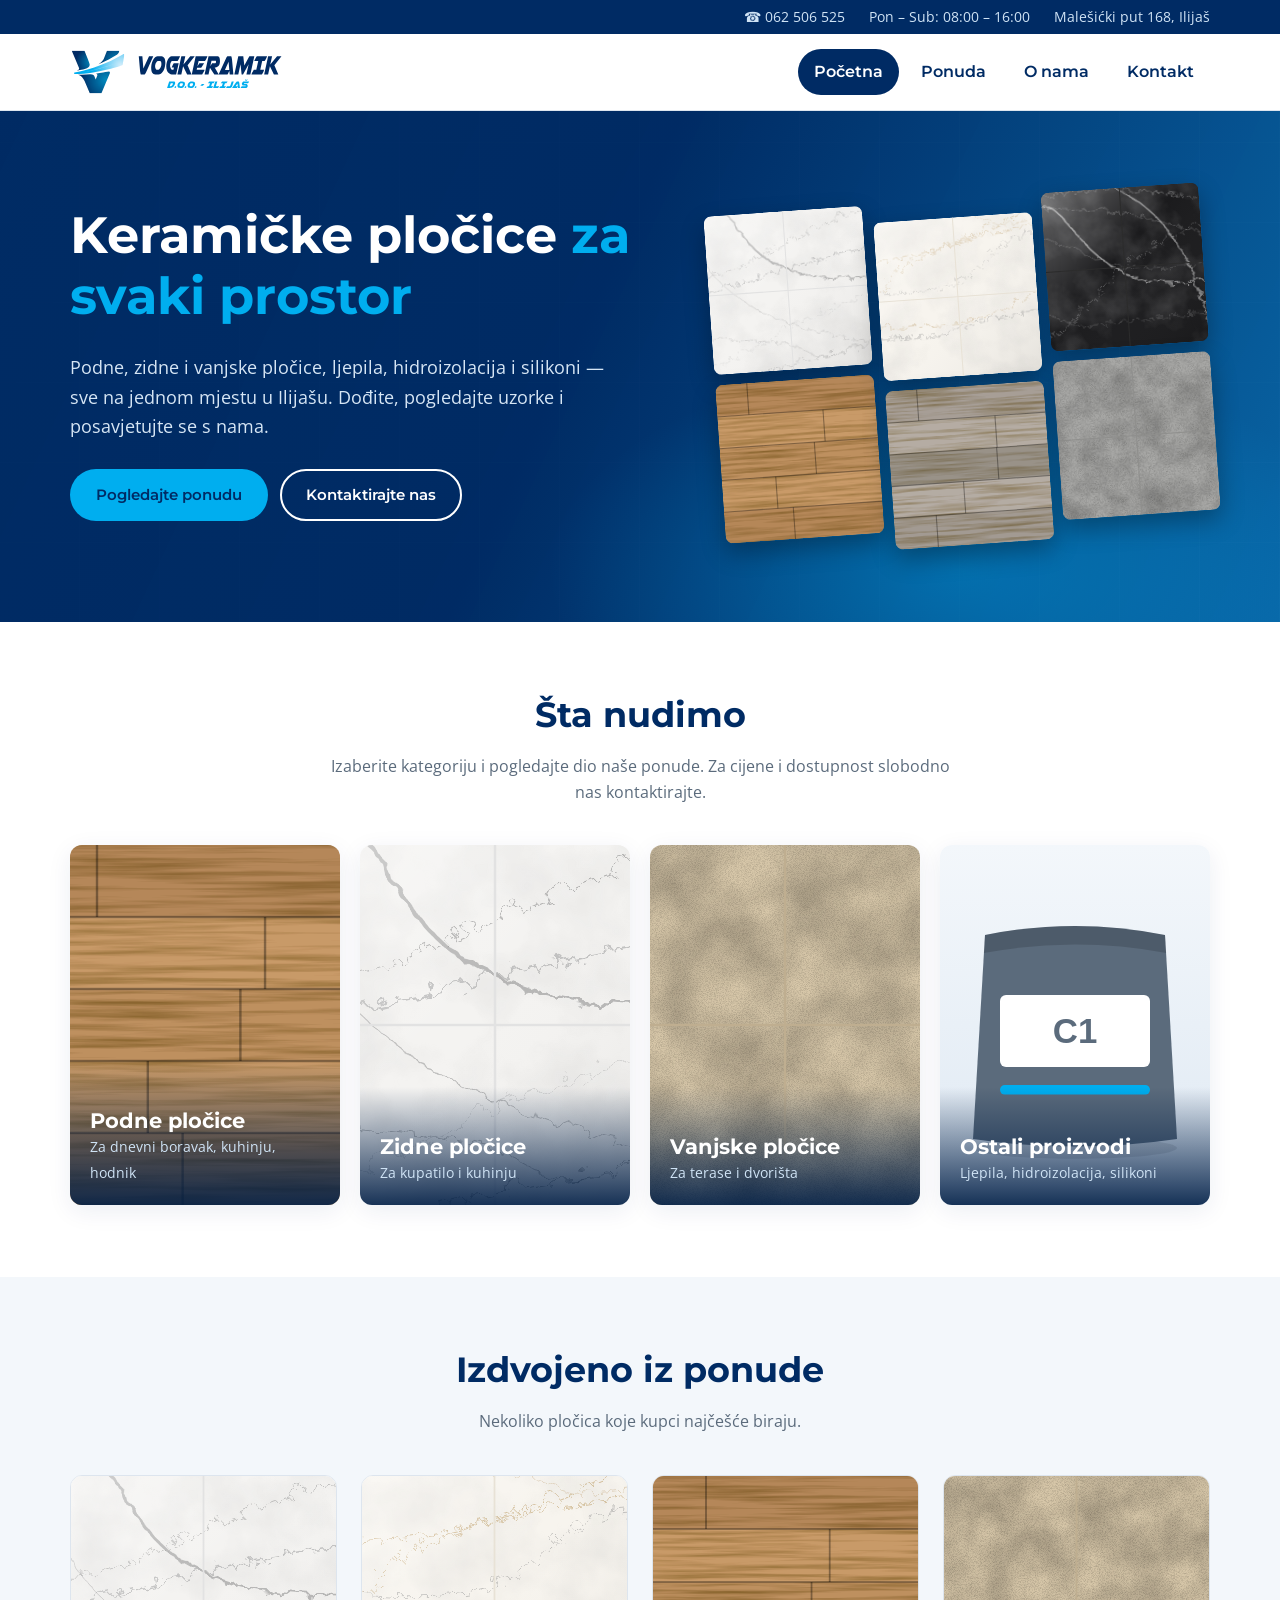
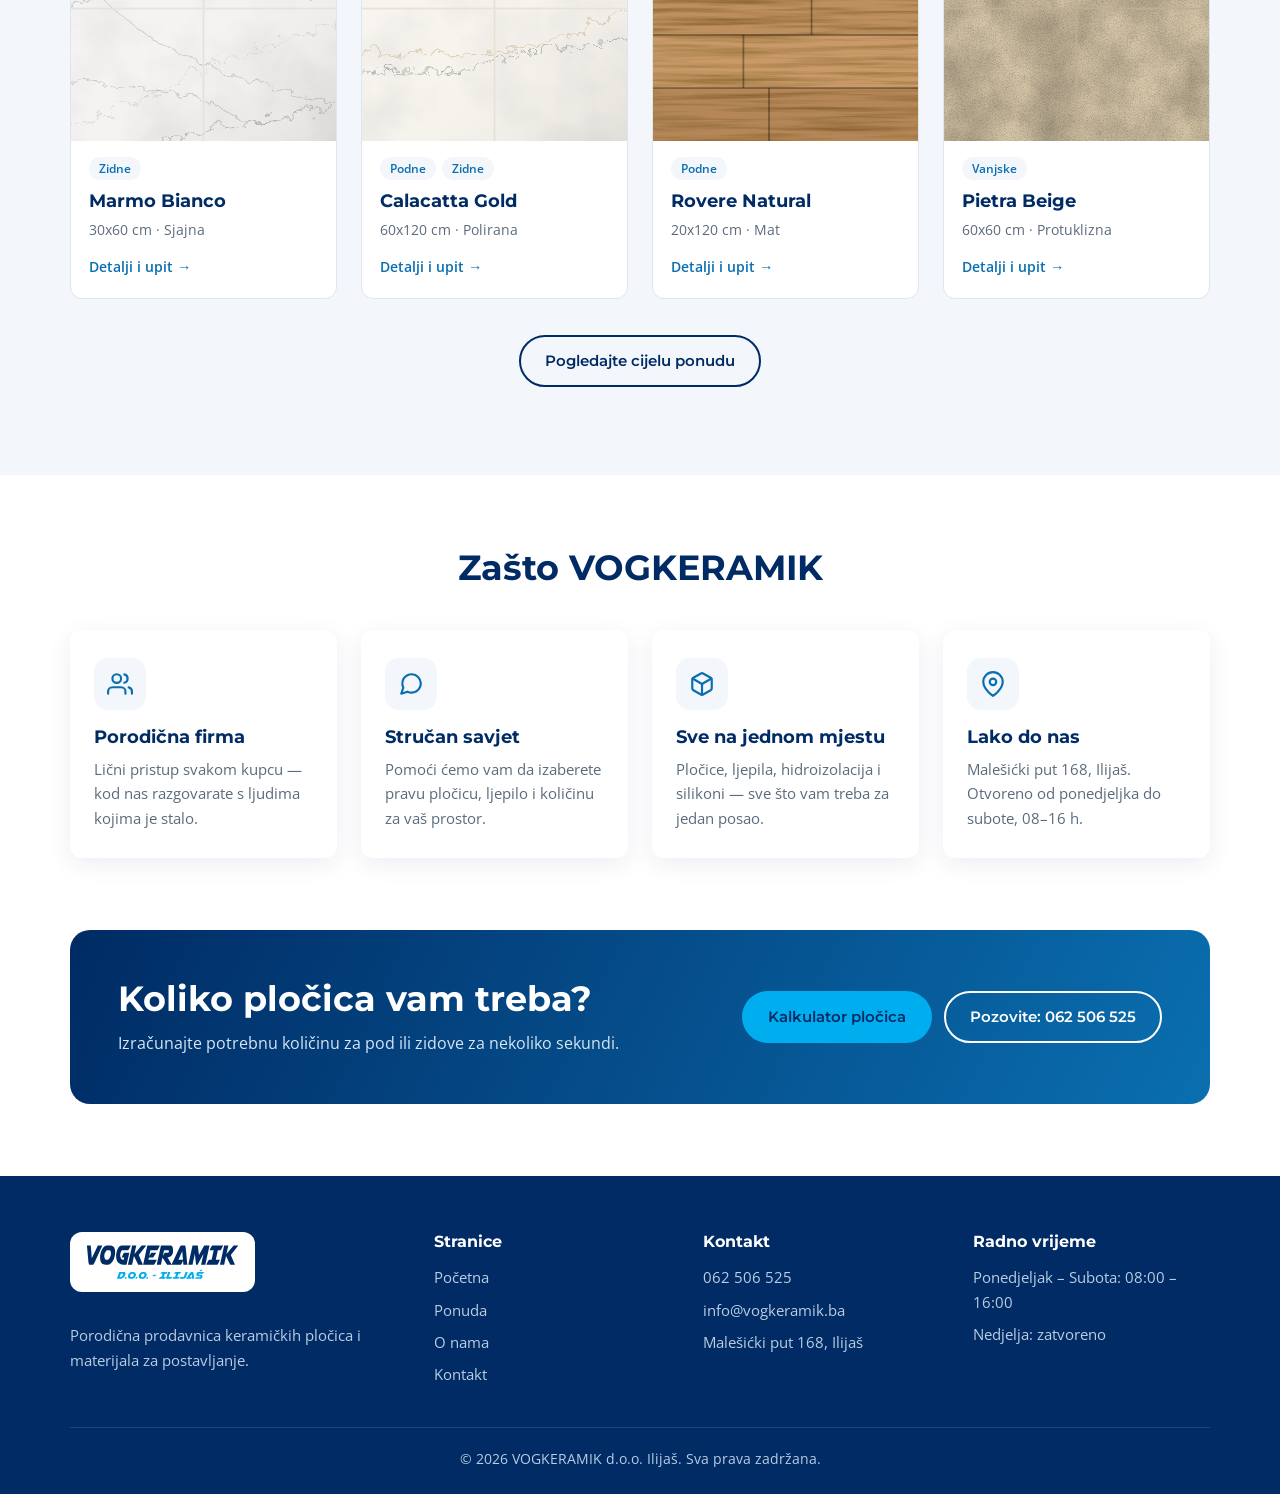
==== index.html @ e041d181 "Prva verzija web stranice VOGKERAMIK d.o.o. Stranice Početna, Ponuda (katalog s filterima i kalkulat" ====
<!DOCTYPE html>
<html lang="bs">
<head>
  <meta charset="UTF-8">
  <meta name="viewport" content="width=device-width, initial-scale=1">
  <title>VOGKERAMIK d.o.o. Ilijaš — keramičke pločice</title>
  <meta name="description" content="VOGKERAMIK d.o.o. Ilijaš — podne, zidne i vanjske keramičke pločice, ljepila, hidroizolacija i silikoni. Posjetite nas na adresi Malešićki put 168.">
  <link rel="icon" href="images/logo-znak.svg" type="image/svg+xml">
  <link rel="preconnect" href="https://fonts.googleapis.com">
  <link rel="preconnect" href="https://fonts.gstatic.com" crossorigin>
  <link href="https://fonts.googleapis.com/css2?family=Montserrat:wght@600;700&family=Open+Sans:wght@400;600&display=swap" rel="stylesheet">
  <link rel="stylesheet" href="css/style.css">
</head>
<body>

  <!-- ========== ZAGLAVLJE (isto na svim stranicama) ========== -->
  <header class="zaglavlje">
    <div class="zaglavlje__traka">
      <div class="kontejner">
        <a href="tel:+38762506525">☎ 062 506 525</a>
        <span class="sakrij-mobitel">Pon – Sub: 08:00 – 16:00</span>
        <a class="sakrij-mobitel" href="kontakt.html#lokacija">Malešićki put 168, Ilijaš</a>
      </div>
    </div>
    <div class="kontejner zaglavlje__glavno">
      <a class="logo" href="index.html" aria-label="VOGKERAMIK — početna">
        <img class="logo__znak" src="images/logo-znak.svg" alt="">
        <img class="logo__tekst" src="images/logo-tekst.svg" alt="VOGKERAMIK d.o.o. Ilijaš">
      </a>
      <button class="meni-dugme" type="button" aria-label="Meni" aria-expanded="false" aria-controls="navigacija">
        <svg viewBox="0 0 24 24" fill="none" stroke="currentColor" stroke-width="2" stroke-linecap="round" aria-hidden="true"><line x1="3" y1="6" x2="21" y2="6"/><line x1="3" y1="12" x2="21" y2="12"/><line x1="3" y1="18" x2="21" y2="18"/></svg>
      </button>
      <nav class="navigacija" id="navigacija">
        <ul>
          <li><a href="index.html" class="aktivno">Početna</a></li>
          <li><a href="ponuda.html">Ponuda</a></li>
          <li><a href="o-nama.html">O nama</a></li>
          <li><a href="kontakt.html">Kontakt</a></li>
        </ul>
      </nav>
    </div>
  </header>

  <main>
    <!-- ========== UVOD ========== -->
    <section class="hero">
      <div class="kontejner">
        <div>
          <h1>Keramičke pločice <span>za svaki prostor</span></h1>
          <p>Podne, zidne i vanjske pločice, ljepila, hidroizolacija i silikoni — sve na jednom mjestu u Ilijašu. Dođite, pogledajte uzorke i posavjetujte se s nama.</p>
          <div class="hero__dugmad">
            <a class="dugme dugme--glavno" href="ponuda.html">Pogledajte ponudu</a>
            <a class="dugme dugme--obrub" href="kontakt.html">Kontaktirajte nas</a>
          </div>
        </div>
        <div class="hero__mozaik" id="hero-mozaik" aria-hidden="true"></div>
      </div>
    </section>

    <!-- ========== KATEGORIJE ========== -->
    <section class="sekcija">
      <div class="kontejner">
        <div class="sekcija__naslov">
          <h2>Šta nudimo</h2>
          <p>Izaberite kategoriju i pogledajte dio naše ponude. Za cijene i dostupnost slobodno nas kontaktirajte.</p>
        </div>
        <div class="kategorije-mreza">
          <a class="kategorija-kartica" href="ponuda.html#podne">
            <img data-slika-kategorije="Podne" alt="">
            <div class="kategorija-kartica__tekst"><h3>Podne pločice</h3><span>Za dnevni boravak, kuhinju, hodnik</span></div>
          </a>
          <a class="kategorija-kartica" href="ponuda.html#zidne">
            <img data-slika-kategorije="Zidne" alt="">
            <div class="kategorija-kartica__tekst"><h3>Zidne pločice</h3><span>Za kupatilo i kuhinju</span></div>
          </a>
          <a class="kategorija-kartica" href="ponuda.html#vanjske">
            <img data-slika-kategorije="Vanjske" alt="">
            <div class="kategorija-kartica__tekst"><h3>Vanjske pločice</h3><span>Za terase i dvorišta</span></div>
          </a>
          <a class="kategorija-kartica" href="ponuda.html#ostalo">
            <img data-slika-kategorije="ostalo" alt="">
            <div class="kategorija-kartica__tekst"><h3>Ostali proizvodi</h3><span>Ljepila, hidroizolacija, silikoni</span></div>
          </a>
        </div>
      </div>
    </section>

    <!-- ========== IZDVOJENO ========== -->
    <section class="sekcija sekcija--svijetla">
      <div class="kontejner">
        <div class="sekcija__naslov">
          <h2>Izdvojeno iz ponude</h2>
          <p>Nekoliko pločica koje kupci najčešće biraju.</p>
        </div>
        <div class="proizvodi-mreza" id="izdvojeno"></div>
        <p style="text-align:center;margin-top:36px">
          <a class="dugme dugme--obrub-tamno" href="ponuda.html">Pogledajte cijelu ponudu</a>
        </p>
      </div>
    </section>

    <!-- ========== ZAŠTO MI ========== -->
    <section class="sekcija">
      <div class="kontejner">
        <div class="sekcija__naslov">
          <h2>Zašto VOGKERAMIK</h2>
        </div>
        <div class="prednosti">
          <div class="prednost">
            <div class="prednost__ikona"><svg viewBox="0 0 24 24" fill="none" stroke="currentColor" stroke-width="2" stroke-linecap="round" stroke-linejoin="round" aria-hidden="true"><path d="M17 21v-2a4 4 0 0 0-4-4H5a4 4 0 0 0-4 4v2"/><circle cx="9" cy="7" r="4"/><path d="M23 21v-2a4 4 0 0 0-3-3.87"/><path d="M16 3.13a4 4 0 0 1 0 7.75"/></svg></div>
            <h3>Porodična firma</h3>
            <p>Lični pristup svakom kupcu — kod nas razgovarate s ljudima kojima je stalo.</p>
          </div>
          <div class="prednost">
            <div class="prednost__ikona"><svg viewBox="0 0 24 24" fill="none" stroke="currentColor" stroke-width="2" stroke-linecap="round" stroke-linejoin="round" aria-hidden="true"><path d="M21 11.5a8.38 8.38 0 0 1-.9 3.8 8.5 8.5 0 0 1-7.6 4.7 8.38 8.38 0 0 1-3.8-.9L3 21l1.9-5.7a8.38 8.38 0 0 1-.9-3.8 8.5 8.5 0 0 1 4.7-7.6 8.38 8.38 0 0 1 3.8-.9h.5a8.48 8.48 0 0 1 8 8v.5z"/></svg></div>
            <h3>Stručan savjet</h3>
            <p>Pomoći ćemo vam da izaberete pravu pločicu, ljepilo i količinu za vaš prostor.</p>
          </div>
          <div class="prednost">
            <div class="prednost__ikona"><svg viewBox="0 0 24 24" fill="none" stroke="currentColor" stroke-width="2" stroke-linecap="round" stroke-linejoin="round" aria-hidden="true"><path d="M21 16V8a2 2 0 0 0-1-1.73l-7-4a2 2 0 0 0-2 0l-7 4A2 2 0 0 0 3 8v8a2 2 0 0 0 1 1.73l7 4a2 2 0 0 0 2 0l7-4A2 2 0 0 0 21 16z"/><polyline points="3.27 6.96 12 12.01 20.73 6.96"/><line x1="12" y1="22.08" x2="12" y2="12"/></svg></div>
            <h3>Sve na jednom mjestu</h3>
            <p>Pločice, ljepila, hidroizolacija i silikoni — sve što vam treba za jedan posao.</p>
          </div>
          <div class="prednost">
            <div class="prednost__ikona"><svg viewBox="0 0 24 24" fill="none" stroke="currentColor" stroke-width="2" stroke-linecap="round" stroke-linejoin="round" aria-hidden="true"><path d="M21 10c0 7-9 13-9 13s-9-6-9-13a9 9 0 0 1 18 0z"/><circle cx="12" cy="10" r="3"/></svg></div>
            <h3>Lako do nas</h3>
            <p>Malešićki put 168, Ilijaš. Otvoreno od ponedjeljka do subote, 08–16 h.</p>
          </div>
        </div>
      </div>
    </section>

    <!-- ========== KALKULATOR I KONTAKT ========== -->
    <section class="sekcija" style="padding-top:0">
      <div class="kontejner">
        <div class="poziv">
          <div>
            <h2>Koliko pločica vam treba?</h2>
            <p>Izračunajte potrebnu količinu za pod ili zidove za nekoliko sekundi.</p>
          </div>
          <div class="poziv__dugmad">
            <a class="dugme dugme--glavno" href="ponuda.html#kalkulator">Kalkulator pločica</a>
            <a class="dugme dugme--obrub" href="tel:+38762506525">Pozovite: 062 506 525</a>
          </div>
        </div>
      </div>
    </section>
  </main>

  <!-- Prozor s detaljima proizvoda -->
  <dialog class="prozor" id="detalji">
    <button class="prozor__zatvori" type="button" aria-label="Zatvori">×</button>
    <div class="prozor__sadrzaj"></div>
  </dialog>

  <!-- ========== PODNOŽJE (isto na svim stranicama) ========== -->
  <footer class="podnozje">
    <div class="kontejner">
      <div class="podnozje__mreza">
        <div>
          <a class="podnozje__logo" href="index.html"><img src="images/logo-tekst.svg" alt="VOGKERAMIK d.o.o. Ilijaš"></a>
          <p>Porodična prodavnica keramičkih pločica i materijala za postavljanje.</p>
        </div>
        <div>
          <h3>Stranice</h3>
          <ul>
            <li><a href="index.html">Početna</a></li>
            <li><a href="ponuda.html">Ponuda</a></li>
            <li><a href="o-nama.html">O nama</a></li>
            <li><a href="kontakt.html">Kontakt</a></li>
          </ul>
        </div>
        <div>
          <h3>Kontakt</h3>
          <ul>
            <li><a href="tel:+38762506525">062 506 525</a></li>
            <li><a href="mailto:info@vogkeramik.ba">info@vogkeramik.ba</a></li>
            <li><a href="kontakt.html#lokacija">Malešićki put 168, Ilijaš</a></li>
          </ul>
        </div>
        <div>
          <h3>Radno vrijeme</h3>
          <ul>
            <li>Ponedjeljak – Subota: 08:00 – 16:00</li>
            <li>Nedjelja: zatvoreno</li>
          </ul>
        </div>
      </div>
      <div class="podnozje__dno">© <span data-godina>2026</span> VOGKERAMIK d.o.o. Ilijaš. Sva prava zadržana.</div>
    </div>
  </footer>

  <script src="js/podaci.js"></script>
  <script src="js/main.js"></script>
</body>
</html>
---- css/style.css ----
/* ==========================================================
   VOGKERAMIK d.o.o. — stilovi
   Boje su preuzete iz logotipa.
   ========================================================== */

:root {
  --navy: #002b64;
  --plava: #0a6fb0;
  --cijan: #00aeef;
  --tekst: #1d2633;
  --siva: #5b6b7c;
  --linija: #dde5ee;
  --pozadina-svijetla: #f3f7fb;
  --bijela: #ffffff;
  --viber: #7360f2;
  --whatsapp: #1fa855;

  --radius: 12px;
  --sjena: 0 6px 24px rgba(0, 43, 100, 0.08);
  --sjena-jaka: 0 12px 32px rgba(0, 43, 100, 0.16);
  --sirina: 1180px;

  --font-naslov: "Montserrat", "Segoe UI", Arial, sans-serif;
  --font-tekst: "Open Sans", "Segoe UI", Arial, sans-serif;
}

*,
*::before,
*::after {
  box-sizing: border-box;
}

html {
  scroll-behavior: smooth;
}

[hidden] {
  display: none !important;
}

/* Da sadržaj ne završi ispod zaglavlja kod skoka na #sidro */
[id] {
  scroll-margin-top: 130px;
}

body {
  margin: 0;
  font-family: var(--font-tekst);
  font-size: 16px;
  line-height: 1.6;
  color: var(--tekst);
  background: var(--bijela);
}

img {
  max-width: 100%;
  display: block;
}

a {
  color: var(--plava);
}

h1,
h2,
h3 {
  font-family: var(--font-naslov);
  color: var(--navy);
  line-height: 1.2;
  margin: 0 0 0.5em;
}

h1 { font-size: clamp(2rem, 5vw, 3.2rem); }
h2 { font-size: clamp(1.6rem, 3.5vw, 2.2rem); }
h3 { font-size: 1.15rem; }

.kontejner {
  max-width: var(--sirina);
  margin: 0 auto;
  padding: 0 20px;
}

.sekcija {
  padding: 72px 0;
}

.sekcija--svijetla {
  background: var(--pozadina-svijetla);
}

.sekcija__naslov {
  text-align: center;
  margin-bottom: 40px;
}

.sekcija__naslov p {
  color: var(--siva);
  max-width: 620px;
  margin: 0 auto;
}

.vidljivo-citacu {
  position: absolute;
  width: 1px;
  height: 1px;
  overflow: hidden;
  clip: rect(0 0 0 0);
  white-space: nowrap;
}

/* ---------- Dugmad ---------- */

.dugme {
  display: inline-flex;
  align-items: center;
  justify-content: center;
  gap: 8px;
  padding: 12px 24px;
  border-radius: 999px;
  border: 2px solid transparent;
  font-family: var(--font-naslov);
  font-weight: 600;
  font-size: 0.95rem;
  text-decoration: none;
  cursor: pointer;
  transition: background 0.2s, color 0.2s, border-color 0.2s, transform 0.2s;
}

.dugme:hover {
  transform: translateY(-1px);
}

.dugme svg {
  width: 18px;
  height: 18px;
  flex-shrink: 0;
}

.dugme--glavno {
  background: var(--cijan);
  color: var(--navy);
}

.dugme--glavno:hover {
  background: #33c0f3;
}

.dugme--plavo {
  background: var(--navy);
  color: var(--bijela);
}

.dugme--plavo:hover {
  background: var(--plava);
}

.dugme--obrub {
  border-color: currentColor;
  color: var(--bijela);
  background: transparent;
}

.dugme--obrub:hover {
  background: rgba(255, 255, 255, 0.12);
}

.dugme--obrub-tamno {
  border-color: var(--navy);
  color: var(--navy);
  background: transparent;
}

.dugme--obrub-tamno:hover {
  background: var(--navy);
  color: var(--bijela);
}

.dugme--viber {
  background: var(--viber);
  color: var(--bijela);
}

.dugme--whatsapp {
  background: var(--whatsapp);
  color: var(--bijela);
}

.dugme--viber:hover,
.dugme--whatsapp:hover {
  filter: brightness(1.08);
}

/* ---------- Zaglavlje ---------- */

.zaglavlje {
  position: sticky;
  top: 0;
  z-index: 50;
  background: var(--bijela);
  border-bottom: 1px solid var(--linija);
}

.zaglavlje__traka {
  background: var(--navy);
  color: #cfe3f5;
  font-size: 0.85rem;
}

.zaglavlje__traka .kontejner {
  display: flex;
  justify-content: flex-end;
  gap: 24px;
  padding-top: 6px;
  padding-bottom: 6px;
}

.zaglavlje__traka a {
  color: inherit;
  text-decoration: none;
}

.zaglavlje__traka a:hover {
  color: var(--bijela);
}

.zaglavlje__glavno {
  display: flex;
  align-items: center;
  justify-content: space-between;
  min-height: 76px;
}

.logo {
  display: flex;
  align-items: center;
  gap: 10px;
}

.logo__znak {
  height: 46px;
  width: auto;
}

.logo__tekst {
  height: 38px;
  width: auto;
}

.navigacija ul {
  display: flex;
  gap: 6px;
  list-style: none;
  margin: 0;
  padding: 0;
}

.navigacija a {
  display: block;
  padding: 10px 16px;
  border-radius: 999px;
  font-family: var(--font-naslov);
  font-weight: 600;
  color: var(--navy);
  text-decoration: none;
  transition: background 0.2s;
}

.navigacija a:hover {
  background: var(--pozadina-svijetla);
}

.navigacija a.aktivno {
  background: var(--navy);
  color: var(--bijela);
}

.meni-dugme {
  display: none;
  background: none;
  border: 0;
  padding: 10px;
  cursor: pointer;
  color: var(--navy);
}

.meni-dugme svg {
  width: 28px;
  height: 28px;
}

@media (max-width: 860px) {
  .zaglavlje__traka .kontejner {
    justify-content: center;
    gap: 16px;
  }

  .zaglavlje__traka .sakrij-mobitel {
    display: none;
  }

  .meni-dugme {
    display: block;
  }

  .navigacija {
    display: none;
    position: absolute;
    top: 100%;
    left: 0;
    right: 0;
    background: var(--bijela);
    border-bottom: 1px solid var(--linija);
    box-shadow: var(--sjena);
  }

  .navigacija.otvoreno {
    display: block;
  }

  .navigacija ul {
    flex-direction: column;
    padding: 12px 20px 20px;
  }

  .navigacija a {
    border-radius: 8px;
    padding: 12px 16px;
  }
}

@media (max-width: 420px) {
  .logo__znak { height: 38px; }
  .logo__tekst { height: 30px; }
}

/* ---------- Uvodni dio (hero) ---------- */

.hero {
  position: relative;
  overflow: hidden;
  color: var(--bijela);
  background:
    linear-gradient(115deg, rgba(0, 43, 100, 0.97) 0%, rgba(0, 43, 100, 0.92) 45%, rgba(10, 111, 176, 0.85) 100%),
    repeating-linear-gradient(0deg, transparent 0 79px, rgba(255, 255, 255, 0.07) 79px 80px),
    repeating-linear-gradient(90deg, transparent 0 79px, rgba(255, 255, 255, 0.07) 79px 80px),
    var(--navy);
}

.hero::after {
  /* svijetli "zamah" kao u logotipu */
  content: "";
  position: absolute;
  right: -10%;
  bottom: -35%;
  width: 70%;
  height: 90%;
  background: radial-gradient(ellipse at center, rgba(0, 174, 239, 0.35), transparent 65%);
  pointer-events: none;
}

.hero .kontejner {
  position: relative;
  z-index: 1;
  display: grid;
  grid-template-columns: 1.2fr 1fr;
  gap: 48px;
  align-items: center;
  padding-top: 88px;
  padding-bottom: 96px;
}

.hero h1 {
  color: var(--bijela);
}

.hero h1 span {
  color: var(--cijan);
}

.hero p {
  font-size: 1.15rem;
  color: #d6e6f5;
  max-width: 560px;
}

.hero__dugmad {
  display: flex;
  flex-wrap: wrap;
  gap: 12px;
  margin-top: 28px;
}

.hero__mozaik {
  display: grid;
  grid-template-columns: repeat(3, 1fr);
  gap: 10px;
  transform: rotate(-4deg);
}

.hero__mozaik img {
  width: 100%;
  aspect-ratio: 1;
  object-fit: cover;
  border-radius: 8px;
  box-shadow: 0 10px 24px rgba(0, 0, 0, 0.3);
}

.hero__mozaik img:nth-child(2),
.hero__mozaik img:nth-child(5) {
  transform: translateY(18px);
}

@media (max-width: 860px) {
  .hero .kontejner {
    grid-template-columns: 1fr;
    padding-top: 56px;
    padding-bottom: 64px;
  }

  .hero__mozaik {
    max-width: 420px;
  }
}

/* ---------- Uvodni naslov podstranica ---------- */

.naslovna-traka {
  background: var(--navy);
  color: #d6e6f5;
  padding: 48px 0;
}

.naslovna-traka h1 {
  color: var(--bijela);
  margin-bottom: 0.2em;
}

.naslovna-traka p {
  margin: 0;
  max-width: 640px;
}

/* ---------- Kartice kategorija (početna) ---------- */

.kategorije-mreza {
  display: grid;
  grid-template-columns: repeat(4, 1fr);
  gap: 20px;
}

.kategorija-kartica {
  position: relative;
  display: block;
  border-radius: var(--radius);
  overflow: hidden;
  aspect-ratio: 3 / 4;
  text-decoration: none;
  box-shadow: var(--sjena);
  transition: transform 0.25s, box-shadow 0.25s;
}

.kategorija-kartica:hover {
  transform: translateY(-4px);
  box-shadow: var(--sjena-jaka);
}

.kategorija-kartica img {
  width: 100%;
  height: 100%;
  object-fit: cover;
}

.kategorija-kartica__tekst {
  position: absolute;
  inset: auto 0 0 0;
  padding: 48px 20px 20px;
  background: linear-gradient(transparent, rgba(0, 30, 70, 0.9));
  color: var(--bijela);
}

.kategorija-kartica__tekst h3 {
  color: var(--bijela);
  margin: 0;
  font-size: 1.3rem;
}

.kategorija-kartica__tekst span {
  font-size: 0.9rem;
  color: #cfe3f5;
}

@media (max-width: 860px) {
  .kategorije-mreza {
    grid-template-columns: repeat(2, 1fr);
  }
}

/* ---------- Prednosti (zašto mi) ---------- */

.prednosti {
  display: grid;
  grid-template-columns: repeat(4, 1fr);
  gap: 24px;
}

.prednost {
  background: var(--bijela);
  border-radius: var(--radius);
  padding: 28px 24px;
  box-shadow: var(--sjena);
}

.prednost__ikona {
  display: grid;
  place-items: center;
  width: 52px;
  height: 52px;
  border-radius: 14px;
  background: var(--pozadina-svijetla);
  color: var(--plava);
  margin-bottom: 16px;
}

.prednost__ikona svg {
  width: 26px;
  height: 26px;
}

.prednost p {
  margin: 0;
  color: var(--siva);
  font-size: 0.95rem;
}

@media (max-width: 960px) {
  .prednosti {
    grid-template-columns: repeat(2, 1fr);
  }
}

@media (max-width: 560px) {
  .prednosti {
    grid-template-columns: 1fr;
  }
}

/* ---------- Poziv na akciju ---------- */

.poziv {
  background: linear-gradient(115deg, var(--navy), var(--plava));
  color: var(--bijela);
  border-radius: 20px;
  padding: 48px;
  display: flex;
  align-items: center;
  justify-content: space-between;
  gap: 32px;
  flex-wrap: wrap;
}

.poziv h2 {
  color: var(--bijela);
  margin-bottom: 0.3em;
}

.poziv p {
  margin: 0;
  color: #d6e6f5;
}

.poziv__dugmad {
  display: flex;
  flex-wrap: wrap;
  gap: 12px;
}

@media (max-width: 560px) {
  .poziv {
    padding: 32px 24px;
  }
}

/* ---------- Ponuda: kartice ---------- */

.proizvodi-mreza {
  display: grid;
  grid-template-columns: repeat(auto-fill, minmax(230px, 1fr));
  gap: 24px;
}

.proizvod {
  display: flex;
  flex-direction: column;
  background: var(--bijela);
  border: 1px solid var(--linija);
  border-radius: var(--radius);
  overflow: hidden;
  cursor: pointer;
  text-align: left;
  padding: 0;
  font: inherit;
  color: inherit;
  transition: transform 0.25s, box-shadow 0.25s;
}

.proizvod:hover,
.proizvod:focus-visible {
  transform: translateY(-4px);
  box-shadow: var(--sjena-jaka);
}

.proizvod:focus-visible {
  outline: 3px solid var(--cijan);
  outline-offset: 2px;
}

.proizvod__slika {
  aspect-ratio: 1;
  width: 100%;
  object-fit: cover;
  background: var(--pozadina-svijetla);
}

.proizvod__tijelo {
  padding: 16px 18px 20px;
  display: flex;
  flex-direction: column;
  gap: 6px;
  flex: 1;
}

.proizvod__oznake {
  display: flex;
  flex-wrap: wrap;
  gap: 6px;
}

.oznaka {
  display: inline-block;
  padding: 2px 10px;
  border-radius: 999px;
  background: var(--pozadina-svijetla);
  color: var(--plava);
  font-size: 0.75rem;
  font-weight: 600;
}

.proizvod h3 {
  margin: 4px 0 0;
}

.proizvod__detalji {
  color: var(--siva);
  font-size: 0.9rem;
  margin: 0;
}

.proizvod__link {
  margin-top: auto;
  padding-top: 8px;
  color: var(--plava);
  font-weight: 600;
  font-size: 0.9rem;
}

/* Na mobitelu dvije kartice u redu */
@media (max-width: 560px) {
  .proizvodi-mreza {
    grid-template-columns: repeat(2, 1fr);
    gap: 12px;
  }

  .proizvod__tijelo {
    padding: 12px;
  }

  .proizvod h3 {
    font-size: 0.98rem;
  }

  .proizvod__detalji,
  .proizvod__link {
    font-size: 0.8rem;
  }

  .kategorija-kartica__tekst {
    padding: 40px 12px 12px;
  }

  .kategorija-kartica__tekst h3 {
    font-size: 1.05rem;
  }

  .kategorija-kartica__tekst span {
    font-size: 0.8rem;
  }
}

/* ---------- Ponuda: filteri ---------- */

.tabovi {
  display: flex;
  gap: 8px;
  margin-bottom: 24px;
  border-bottom: 2px solid var(--linija);
}

.tab {
  background: none;
  border: 0;
  padding: 12px 20px;
  margin-bottom: -2px;
  border-bottom: 3px solid transparent;
  font-family: var(--font-naslov);
  font-weight: 700;
  font-size: 1.05rem;
  color: var(--siva);
  cursor: pointer;
}

.tab[aria-selected="true"] {
  color: var(--navy);
  border-bottom-color: var(--cijan);
}

.filteri {
  display: flex;
  flex-wrap: wrap;
  align-items: center;
  gap: 12px 16px;
  margin-bottom: 16px;
}

.cipovi {
  display: flex;
  flex-wrap: wrap;
  gap: 8px;
}

.cip {
  padding: 8px 16px;
  border-radius: 999px;
  border: 1px solid var(--linija);
  background: var(--bijela);
  color: var(--navy);
  font-weight: 600;
  font-size: 0.9rem;
  cursor: pointer;
  transition: background 0.2s, color 0.2s;
}

.cip:hover {
  border-color: var(--plava);
}

.cip[aria-pressed="true"] {
  background: var(--navy);
  border-color: var(--navy);
  color: var(--bijela);
}

.polje,
.izbor {
  padding: 10px 14px;
  border: 1px solid var(--linija);
  border-radius: 10px;
  font: inherit;
  font-size: 0.95rem;
  color: var(--tekst);
  background: var(--bijela);
}

.polje:focus,
.izbor:focus {
  outline: 2px solid var(--cijan);
  border-color: transparent;
}

.filteri__pretraga {
  flex: 1 1 220px;
  max-width: 320px;
}

.filteri__desno {
  display: flex;
  flex-wrap: wrap;
  gap: 12px;
  margin-left: auto;
}

.broj-rezultata {
  color: var(--siva);
  font-size: 0.9rem;
  margin: 0 0 20px;
}

.nema-rezultata {
  grid-column: 1 / -1;
  text-align: center;
  padding: 48px 20px;
  color: var(--siva);
}

@media (max-width: 860px) {
  .filteri__pretraga {
    max-width: none;
  }

  .filteri__desno {
    margin-left: 0;
    width: 100%;
  }

  .filteri__desno .izbor {
    flex: 1;
  }
}

/* ---------- Detalji proizvoda (prozor) ---------- */

.prozor {
  width: min(900px, calc(100% - 32px));
  max-height: calc(100% - 32px);
  padding: 0;
  border: 0;
  border-radius: 16px;
  box-shadow: var(--sjena-jaka);
}

.prozor::backdrop {
  background: rgba(0, 20, 50, 0.6);
}

.prozor__sadrzaj {
  display: grid;
  grid-template-columns: 1fr 1fr;
}

.prozor__slika {
  width: 100%;
  height: 100%;
  min-height: 300px;
  object-fit: cover;
  background: var(--pozadina-svijetla);
}

.prozor__tekst {
  padding: 32px;
  display: flex;
  flex-direction: column;
  gap: 12px;
}

.prozor__tekst h2 {
  margin: 0;
}

.prozor__opis {
  color: var(--siva);
  margin: 0;
}

.prozor__tabela {
  margin: 0;
  display: grid;
  grid-template-columns: auto 1fr;
  gap: 8px 16px;
  font-size: 0.95rem;
}

.prozor__tabela dt {
  color: var(--siva);
}

.prozor__tabela dd {
  margin: 0;
  font-weight: 600;
}

.prozor__cijena {
  background: var(--pozadina-svijetla);
  border-radius: 10px;
  padding: 12px 16px;
  font-size: 0.9rem;
  color: var(--navy);
}

.prozor__dugmad {
  display: flex;
  flex-wrap: wrap;
  gap: 8px;
  margin-top: auto;
}

.prozor__dugmad .dugme {
  padding: 10px 18px;
}

.prozor__zatvori {
  position: absolute;
  top: 12px;
  right: 12px;
  width: 40px;
  height: 40px;
  border-radius: 50%;
  border: 0;
  background: rgba(255, 255, 255, 0.92);
  color: var(--navy);
  font-size: 1.5rem;
  line-height: 1;
  cursor: pointer;
  box-shadow: var(--sjena);
}

@media (max-width: 700px) {
  .prozor__sadrzaj {
    grid-template-columns: 1fr;
  }

  .prozor__slika {
    min-height: 0;
    aspect-ratio: 4 / 3;
  }

  .prozor__tekst {
    padding: 24px;
  }
}

/* ---------- Kalkulator ---------- */

.kalkulator {
  display: grid;
  grid-template-columns: 1fr 1fr;
  gap: 40px;
  align-items: start;
}

.kalkulator__forma {
  background: var(--bijela);
  border-radius: 16px;
  padding: 28px;
  box-shadow: var(--sjena);
  display: grid;
  gap: 16px;
}

.kalkulator__nacin .cip {
  display: inline-flex;
  align-items: center;
  gap: 8px;
}

.kalkulator__nacin input {
  accent-color: var(--cijan);
  margin: 0;
}

.kalkulator__nacin .cip:has(input:checked) {
  background: var(--navy);
  border-color: var(--navy);
  color: var(--bijela);
}

.kalkulator__polja {
  display: grid;
  grid-template-columns: 1fr 1fr;
  gap: 16px;
}

.kalkulator__rezultat {
  background: var(--navy);
  color: var(--bijela);
  border-radius: 12px;
  padding: 20px 24px;
}

.kalkulator__rezultat strong {
  display: block;
  font-family: var(--font-naslov);
  font-size: 2rem;
  color: var(--cijan);
}

.kalkulator__rezultat span {
  font-size: 0.9rem;
  color: #cfe3f5;
}

.kalkulator__info ul {
  padding-left: 20px;
  color: var(--siva);
}

.kalkulator__info li {
  margin-bottom: 8px;
}

@media (max-width: 860px) {
  .kalkulator {
    grid-template-columns: 1fr;
  }
}

/* ---------- Forme ---------- */

.oznaka-polja {
  display: grid;
  gap: 6px;
  font-weight: 600;
  font-size: 0.9rem;
  color: var(--navy);
}

.oznaka-polja .polje,
.oznaka-polja .izbor {
  width: 100%;
  font-weight: 400;
}

.oznaka-polja small {
  font-weight: 400;
  color: var(--siva);
}

textarea.polje {
  min-height: 140px;
  resize: vertical;
}

/* ---------- Kontakt ---------- */

.kontakt-mreza {
  display: grid;
  grid-template-columns: 1fr 1.2fr;
  gap: 40px;
  align-items: start;
}

.kontakt-info {
  display: grid;
  gap: 16px;
}

.kontakt-stavka {
  display: flex;
  gap: 16px;
  align-items: flex-start;
  background: var(--bijela);
  border: 1px solid var(--linija);
  border-radius: var(--radius);
  padding: 18px 20px;
}

.kontakt-stavka__ikona {
  flex-shrink: 0;
  display: grid;
  place-items: center;
  width: 44px;
  height: 44px;
  border-radius: 12px;
  background: var(--pozadina-svijetla);
  color: var(--plava);
}

.kontakt-stavka__ikona svg {
  width: 22px;
  height: 22px;
}

.kontakt-stavka h3 {
  font-size: 1rem;
  margin: 0 0 2px;
}

.kontakt-stavka p {
  margin: 0;
  color: var(--siva);
}

.kontakt-stavka a {
  font-weight: 600;
  text-decoration: none;
}

.kontakt-dugmad {
  display: flex;
  flex-wrap: wrap;
  gap: 10px;
}

.kontakt-forma {
  background: var(--bijela);
  border-radius: 16px;
  padding: 32px;
  box-shadow: var(--sjena);
  display: grid;
  gap: 16px;
}

.kontakt-forma__red {
  display: grid;
  grid-template-columns: 1fr 1fr;
  gap: 16px;
}

.kontakt-forma__dugmad {
  display: flex;
  flex-wrap: wrap;
  gap: 10px;
}

.kontakt-forma__napomena {
  font-size: 0.85rem;
  color: var(--siva);
  margin: 0;
}

.mapa {
  border: 0;
  width: 100%;
  height: 420px;
  border-radius: 16px;
  box-shadow: var(--sjena);
}

.radno-vrijeme {
  width: 100%;
  border-collapse: collapse;
}

.radno-vrijeme td {
  padding: 6px 0;
  border-bottom: 1px dashed var(--linija);
}

.radno-vrijeme td:last-child {
  text-align: right;
  font-weight: 600;
}

@media (max-width: 860px) {
  .kontakt-mreza {
    grid-template-columns: 1fr;
  }
}

@media (max-width: 560px) {
  .kontakt-forma {
    padding: 24px 20px;
  }

  .kontakt-forma__red,
  .kalkulator__polja {
    grid-template-columns: 1fr;
  }
}

/* ---------- O nama ---------- */

.o-nama {
  display: grid;
  grid-template-columns: 1.3fr 1fr;
  gap: 48px;
  align-items: center;
}

.o-nama__tekst p {
  color: var(--siva);
  font-size: 1.05rem;
}

.o-nama__slika {
  background: var(--pozadina-svijetla);
  border-radius: 20px;
  padding: 40px;
}

@media (max-width: 860px) {
  .o-nama {
    grid-template-columns: 1fr;
  }
}

/* ---------- Podnožje ---------- */

.podnozje {
  background: var(--navy);
  color: #b9cde3;
  padding: 56px 0 24px;
  font-size: 0.95rem;
}

.podnozje__mreza {
  display: grid;
  grid-template-columns: 1.4fr 1fr 1fr 1fr;
  gap: 32px;
}

.podnozje h3 {
  color: var(--bijela);
  font-size: 1rem;
  margin-bottom: 14px;
}

.podnozje ul {
  list-style: none;
  margin: 0;
  padding: 0;
  display: grid;
  gap: 8px;
}

.podnozje a {
  color: #b9cde3;
  text-decoration: none;
}

.podnozje a:hover {
  color: var(--cijan);
}

.podnozje__logo {
  display: inline-flex;
  background: var(--bijela);
  border-radius: 12px;
  padding: 10px 14px;
  margin-bottom: 16px;
}

.podnozje__logo img {
  height: 40px;
  width: auto;
}

.podnozje__dno {
  margin-top: 40px;
  padding-top: 20px;
  border-top: 1px solid rgba(255, 255, 255, 0.12);
  font-size: 0.85rem;
  text-align: center;
}

@media (max-width: 860px) {
  .podnozje__mreza {
    grid-template-columns: 1fr 1fr;
  }
}

@media (max-width: 520px) {
  .podnozje__mreza {
    grid-template-columns: 1fr;
  }
}
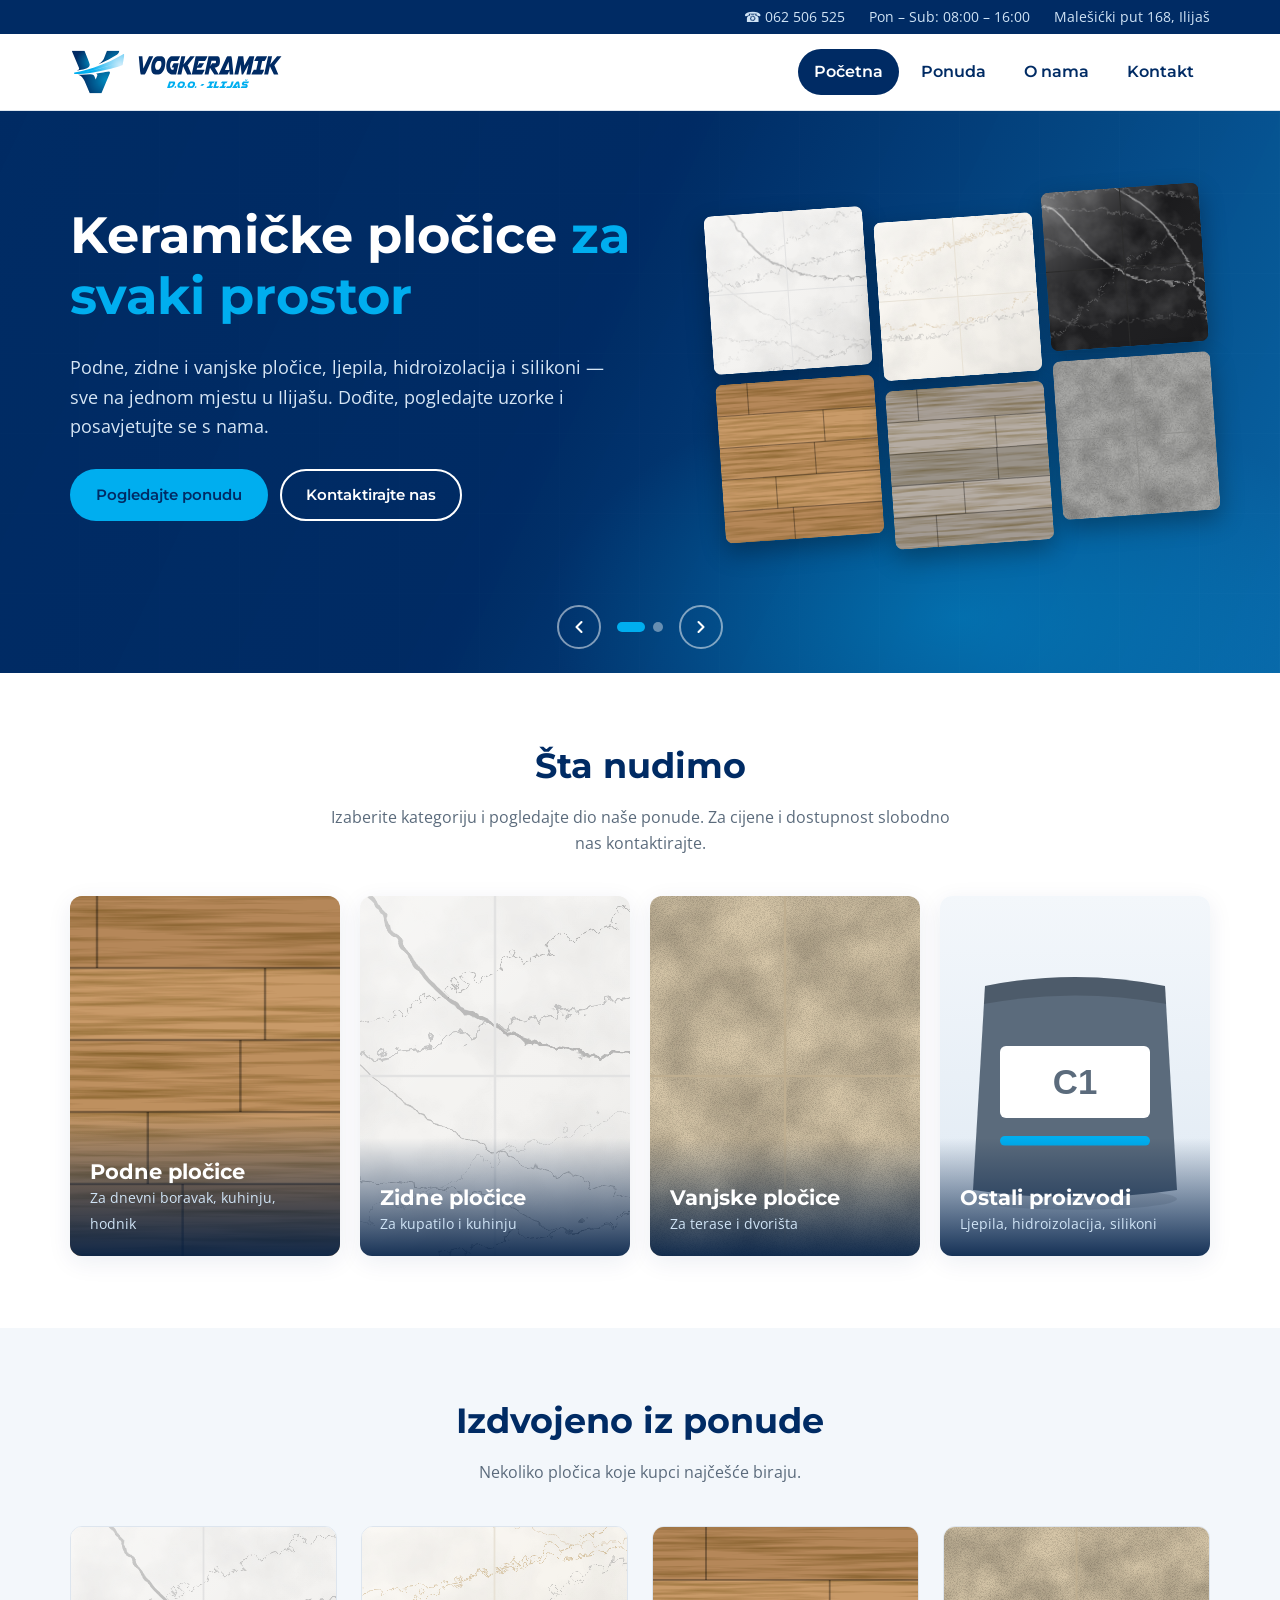
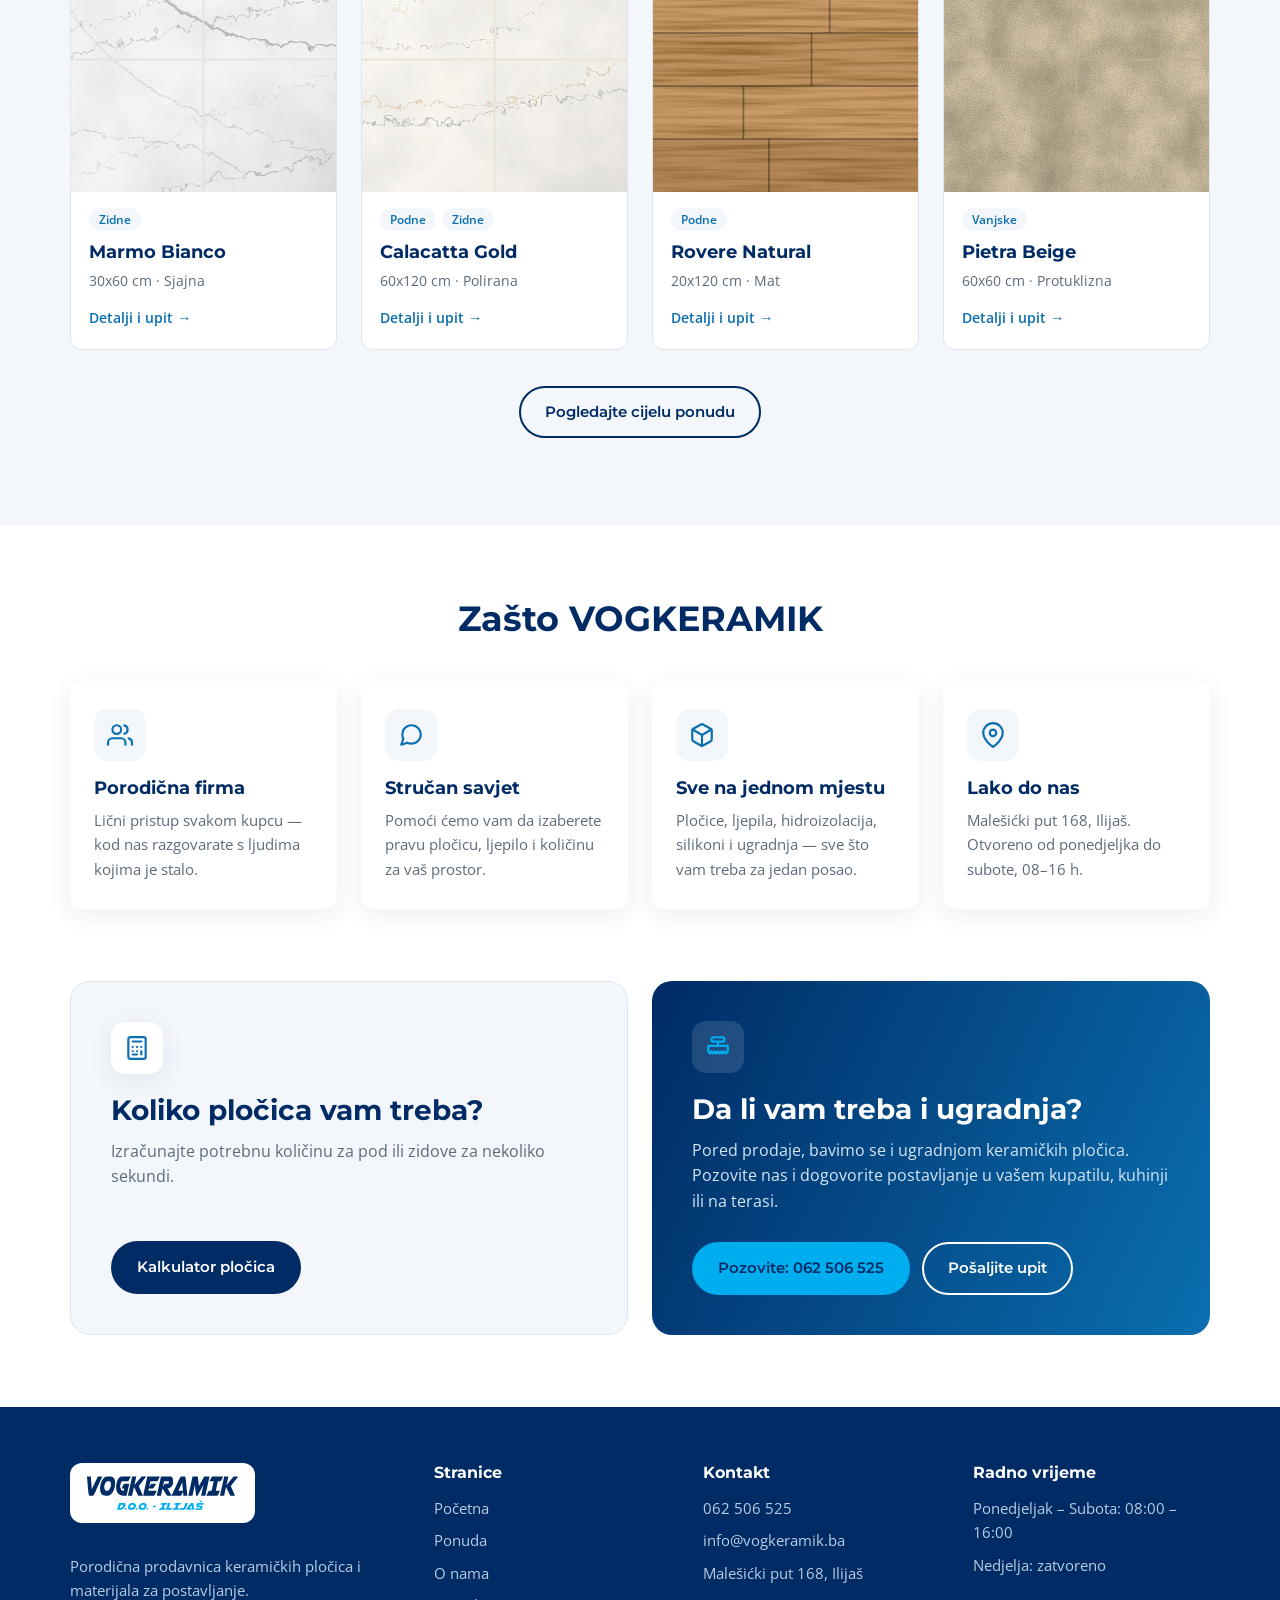
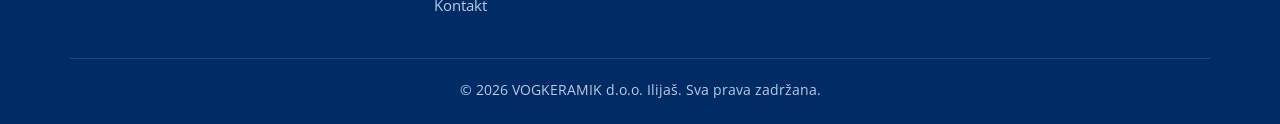
==== commit 17d269de: "Adding Ugradnja" ====
--- a/index.html
+++ b/index.html
@@ -4,7 +4,7 @@
   <meta charset="UTF-8">
   <meta name="viewport" content="width=device-width, initial-scale=1">
   <title>VOGKERAMIK d.o.o. Ilijaš — keramičke pločice</title>
-  <meta name="description" content="VOGKERAMIK d.o.o. Ilijaš — podne, zidne i vanjske keramičke pločice, ljepila, hidroizolacija i silikoni. Posjetite nas na adresi Malešićki put 168.">
+  <meta name="description" content="VOGKERAMIK d.o.o. Ilijaš — podne, zidne i vanjske keramičke pločice, ljepila, hidroizolacija i silikoni, te ugradnja pločica. Posjetite nas na adresi Malešićki put 168.">
   <link rel="icon" href="images/logo-znak.svg" type="image/svg+xml">
   <link rel="preconnect" href="https://fonts.googleapis.com">
   <link rel="preconnect" href="https://fonts.gstatic.com" crossorigin>
@@ -43,17 +43,53 @@
 
   <main>
     <!-- ========== UVOD ========== -->
-    <section class="hero">
-      <div class="kontejner">
-        <div>
-          <h1>Keramičke pločice <span>za svaki prostor</span></h1>
-          <p>Podne, zidne i vanjske pločice, ljepila, hidroizolacija i silikoni — sve na jednom mjestu u Ilijašu. Dođite, pogledajte uzorke i posavjetujte se s nama.</p>
-          <div class="hero__dugmad">
-            <a class="dugme dugme--glavno" href="ponuda.html">Pogledajte ponudu</a>
-            <a class="dugme dugme--obrub" href="kontakt.html">Kontaktirajte nas</a>
-          </div>
-        </div>
-        <div class="hero__mozaik" id="hero-mozaik" aria-hidden="true"></div>
+    <!-- Slajdovi se mijenjaju strelicama, tačkama ili prevlačenjem prsta (js/main.js) -->
+    <section class="hero" id="hero" aria-roledescription="carousel" aria-label="Istaknuto">
+      <div class="hero__traka">
+        <!-- Slajd 1: pločice -->
+        <div class="hero__slajd" aria-roledescription="slide" aria-label="1 od 2">
+          <div class="kontejner">
+            <div>
+              <h1>Keramičke pločice <span>za svaki prostor</span></h1>
+              <p>Podne, zidne i vanjske pločice, ljepila, hidroizolacija i silikoni — sve na jednom mjestu u Ilijašu. Dođite, pogledajte uzorke i posavjetujte se s nama.</p>
+              <div class="hero__dugmad">
+                <a class="dugme dugme--glavno" href="ponuda.html">Pogledajte ponudu</a>
+                <a class="dugme dugme--obrub" href="kontakt.html">Kontaktirajte nas</a>
+              </div>
+            </div>
+            <div class="hero__mozaik" id="hero-mozaik" aria-hidden="true"></div>
+          </div>
+        </div>
+
+        <!-- Slajd 2: ugradnja. Kada budete imali fotografiju s terena, zamijenite ilustraciju: images/ugradnja.jpg -->
+        <div class="hero__slajd" aria-roledescription="slide" aria-label="2 od 2">
+          <div class="kontejner">
+            <div>
+              <h2 class="hero__naslov">Ugradnja pločica <span>od izbora do završenog posla</span></h2>
+              <p>Pored prodaje, bavimo se i ugradnjom keramičkih pločica. Izaberite pločice kod nas, a mi ćemo ih postaviti — u kupatilu, kuhinji, na podu ili terasi.</p>
+              <div class="hero__dugmad">
+                <a class="dugme dugme--glavno" href="tel:+38762506525">Pozovite: 062 506 525</a>
+                <a class="dugme dugme--obrub" href="kontakt.html">Pošaljite upit</a>
+              </div>
+            </div>
+            <div class="hero__ilustracija" aria-hidden="true">
+              <img src="images/ugradnja.svg" alt="">
+            </div>
+          </div>
+        </div>
+      </div>
+
+      <div class="hero__kontrole">
+        <button class="hero__strelica" type="button" data-smjer="-1" aria-label="Prethodni slajd">
+          <svg viewBox="0 0 24 24" fill="none" stroke="currentColor" stroke-width="2.5" stroke-linecap="round" stroke-linejoin="round" aria-hidden="true"><polyline points="15 18 9 12 15 6"/></svg>
+        </button>
+        <div class="hero__tacke">
+          <button class="hero__tacka" type="button" aria-label="Slajd 1: pločice"></button>
+          <button class="hero__tacka" type="button" aria-label="Slajd 2: ugradnja"></button>
+        </div>
+        <button class="hero__strelica" type="button" data-smjer="1" aria-label="Sljedeći slajd">
+          <svg viewBox="0 0 24 24" fill="none" stroke="currentColor" stroke-width="2.5" stroke-linecap="round" stroke-linejoin="round" aria-hidden="true"><polyline points="9 18 15 12 9 6"/></svg>
+        </button>
       </div>
     </section>
 
@@ -119,7 +155,7 @@
           <div class="prednost">
             <div class="prednost__ikona"><svg viewBox="0 0 24 24" fill="none" stroke="currentColor" stroke-width="2" stroke-linecap="round" stroke-linejoin="round" aria-hidden="true"><path d="M21 16V8a2 2 0 0 0-1-1.73l-7-4a2 2 0 0 0-2 0l-7 4A2 2 0 0 0 3 8v8a2 2 0 0 0 1 1.73l7 4a2 2 0 0 0 2 0l7-4A2 2 0 0 0 21 16z"/><polyline points="3.27 6.96 12 12.01 20.73 6.96"/><line x1="12" y1="22.08" x2="12" y2="12"/></svg></div>
             <h3>Sve na jednom mjestu</h3>
-            <p>Pločice, ljepila, hidroizolacija i silikoni — sve što vam treba za jedan posao.</p>
+            <p>Pločice, ljepila, hidroizolacija, silikoni i ugradnja — sve što vam treba za jedan posao.</p>
           </div>
           <div class="prednost">
             <div class="prednost__ikona"><svg viewBox="0 0 24 24" fill="none" stroke="currentColor" stroke-width="2" stroke-linecap="round" stroke-linejoin="round" aria-hidden="true"><path d="M21 10c0 7-9 13-9 13s-9-6-9-13a9 9 0 0 1 18 0z"/><circle cx="12" cy="10" r="3"/></svg></div>
@@ -130,17 +166,25 @@
       </div>
     </section>
 
-    <!-- ========== KALKULATOR I KONTAKT ========== -->
+    <!-- ========== KALKULATOR I UGRADNJA ========== -->
     <section class="sekcija" style="padding-top:0">
-      <div class="kontejner">
-        <div class="poziv">
-          <div>
-            <h2>Koliko pločica vam treba?</h2>
-            <p>Izračunajte potrebnu količinu za pod ili zidove za nekoliko sekundi.</p>
-          </div>
+      <div class="kontejner pozivi">
+        <div class="poziv poziv--svijetli">
+          <div class="poziv__ikona"><svg viewBox="0 0 24 24" fill="none" stroke="currentColor" stroke-width="2" stroke-linecap="round" stroke-linejoin="round" aria-hidden="true"><rect x="4" y="2" width="16" height="20" rx="2"/><line x1="8" y1="6" x2="16" y2="6"/><line x1="8" y1="11" x2="8" y2="11"/><line x1="12" y1="11" x2="12" y2="11"/><line x1="16" y1="11" x2="16" y2="11"/><line x1="8" y1="15" x2="8" y2="15"/><line x1="12" y1="15" x2="12" y2="15"/><line x1="16" y1="15" x2="16" y2="18"/><line x1="8" y1="18" x2="12" y2="18"/></svg></div>
+          <h2>Koliko pločica vam treba?</h2>
+          <p>Izračunajte potrebnu količinu za pod ili zidove za nekoliko sekundi.</p>
           <div class="poziv__dugmad">
-            <a class="dugme dugme--glavno" href="ponuda.html#kalkulator">Kalkulator pločica</a>
-            <a class="dugme dugme--obrub" href="tel:+38762506525">Pozovite: 062 506 525</a>
+            <a class="dugme dugme--plavo" href="ponuda.html#kalkulator">Kalkulator pločica</a>
+          </div>
+        </div>
+
+        <div class="poziv poziv--tamni">
+          <div class="poziv__ikona"><svg viewBox="0 0 24 24" fill="none" stroke="currentColor" stroke-width="2" stroke-linecap="round" stroke-linejoin="round" aria-hidden="true"><rect x="6" y="3" width="12" height="4" rx="2"/><line x1="12" y1="7" x2="12" y2="11"/><path d="M3 11h18v5l-1.5 2-1.5-2-1.5 2-1.5-2-1.5 2-1.5-2-1.5 2-1.5-2-1.5 2-1.5-2-1.5 2L3 16z"/></svg></div>
+          <h2>Da li vam treba i ugradnja?</h2>
+          <p>Pored prodaje, bavimo se i ugradnjom keramičkih pločica. Pozovite nas i dogovorite postavljanje u vašem kupatilu, kuhinji ili na terasi.</p>
+          <div class="poziv__dugmad">
+            <a class="dugme dugme--glavno" href="tel:+38762506525">Pozovite: 062 506 525</a>
+            <a class="dugme dugme--obrub" href="kontakt.html">Pošaljite upit</a>
           </div>
         </div>
       </div>
--- a/css/style.css
+++ b/css/style.css
@@ -410,14 +410,106 @@
   transform: translateY(18px);
 }
 
+/* Slajdovi u uvodu: traka se pomjera ulijevo za širinu jednog slajda */
+.hero__traka {
+  position: relative;
+  z-index: 1;
+  display: flex;
+  transition: transform 0.6s ease;
+  touch-action: pan-y;
+}
+
+.hero__slajd {
+  flex: 0 0 100%;
+  min-width: 0;
+}
+
+.hero__naslov {
+  font-size: clamp(2rem, 5vw, 3.2rem);
+  color: var(--bijela);
+}
+
+.hero__naslov span {
+  color: var(--cijan);
+}
+
+.hero__ilustracija img {
+  width: 100%;
+  transform: rotate(-4deg);
+  filter: drop-shadow(0 10px 24px rgba(0, 0, 0, 0.3));
+}
+
+.hero__kontrole {
+  position: absolute;
+  z-index: 2;
+  left: 0;
+  right: 0;
+  bottom: 24px;
+  display: flex;
+  justify-content: center;
+  align-items: center;
+  gap: 16px;
+}
+
+.hero__strelica {
+  width: 44px;
+  height: 44px;
+  display: grid;
+  place-items: center;
+  border: 2px solid rgba(255, 255, 255, 0.5);
+  border-radius: 50%;
+  background: transparent;
+  color: var(--bijela);
+  cursor: pointer;
+  transition: background 0.2s, border-color 0.2s;
+}
+
+.hero__strelica:hover {
+  background: rgba(255, 255, 255, 0.12);
+  border-color: var(--bijela);
+}
+
+.hero__strelica svg {
+  width: 20px;
+  height: 20px;
+}
+
+.hero__tacke {
+  display: flex;
+  gap: 8px;
+}
+
+.hero__tacka {
+  width: 10px;
+  height: 10px;
+  padding: 0;
+  border: 0;
+  border-radius: 999px;
+  background: rgba(255, 255, 255, 0.4);
+  cursor: pointer;
+  transition: width 0.3s, background 0.3s;
+}
+
+.hero__tacka[aria-current="true"] {
+  width: 28px;
+  background: var(--cijan);
+}
+
+@media (prefers-reduced-motion: reduce) {
+  .hero__traka {
+    transition: none;
+  }
+}
+
 @media (max-width: 860px) {
   .hero .kontejner {
     grid-template-columns: 1fr;
     padding-top: 56px;
-    padding-bottom: 64px;
-  }
-
-  .hero__mozaik {
+    padding-bottom: 96px;
+  }
+
+  .hero__mozaik,
+  .hero__ilustracija {
     max-width: 420px;
   }
 }
@@ -546,32 +638,88 @@
 
 /* ---------- Poziv na akciju ---------- */
 
+/* Dvije kartice jedna do druge: svijetla (kalkulator) i tamna (ugradnja) */
+.pozivi {
+  display: grid;
+  grid-template-columns: 1fr 1fr;
+  gap: 24px;
+}
+
 .poziv {
-  background: linear-gradient(115deg, var(--navy), var(--plava));
-  color: var(--bijela);
   border-radius: 20px;
-  padding: 48px;
-  display: flex;
-  align-items: center;
-  justify-content: space-between;
-  gap: 32px;
-  flex-wrap: wrap;
+  padding: 40px;
+  display: flex;
+  flex-direction: column;
+  align-items: flex-start;
 }
 
 .poziv h2 {
-  color: var(--bijela);
-  margin-bottom: 0.3em;
+  font-size: clamp(1.4rem, 2.6vw, 1.75rem);
+  margin-bottom: 0.4em;
 }
 
 .poziv p {
-  margin: 0;
-  color: #d6e6f5;
+  margin: 0 0 28px;
+}
+
+.poziv__ikona {
+  width: 52px;
+  height: 52px;
+  display: grid;
+  place-items: center;
+  border-radius: 14px;
+  margin-bottom: 20px;
+}
+
+.poziv__ikona svg {
+  width: 26px;
+  height: 26px;
 }
 
 .poziv__dugmad {
   display: flex;
   flex-wrap: wrap;
   gap: 12px;
+  margin-top: auto;
+}
+
+.poziv--svijetli {
+  background: var(--pozadina-svijetla);
+  border: 1px solid var(--linija);
+}
+
+.poziv--svijetli p {
+  color: var(--siva);
+}
+
+.poziv--svijetli .poziv__ikona {
+  background: var(--bijela);
+  color: var(--plava);
+  box-shadow: var(--sjena);
+}
+
+.poziv--tamni {
+  background: linear-gradient(115deg, var(--navy), var(--plava));
+  color: var(--bijela);
+}
+
+.poziv--tamni h2 {
+  color: var(--bijela);
+}
+
+.poziv--tamni p {
+  color: #d6e6f5;
+}
+
+.poziv--tamni .poziv__ikona {
+  background: rgba(255, 255, 255, 0.12);
+  color: var(--cijan);
+}
+
+@media (max-width: 860px) {
+  .pozivi {
+    grid-template-columns: 1fr;
+  }
 }
 
 @media (max-width: 560px) {
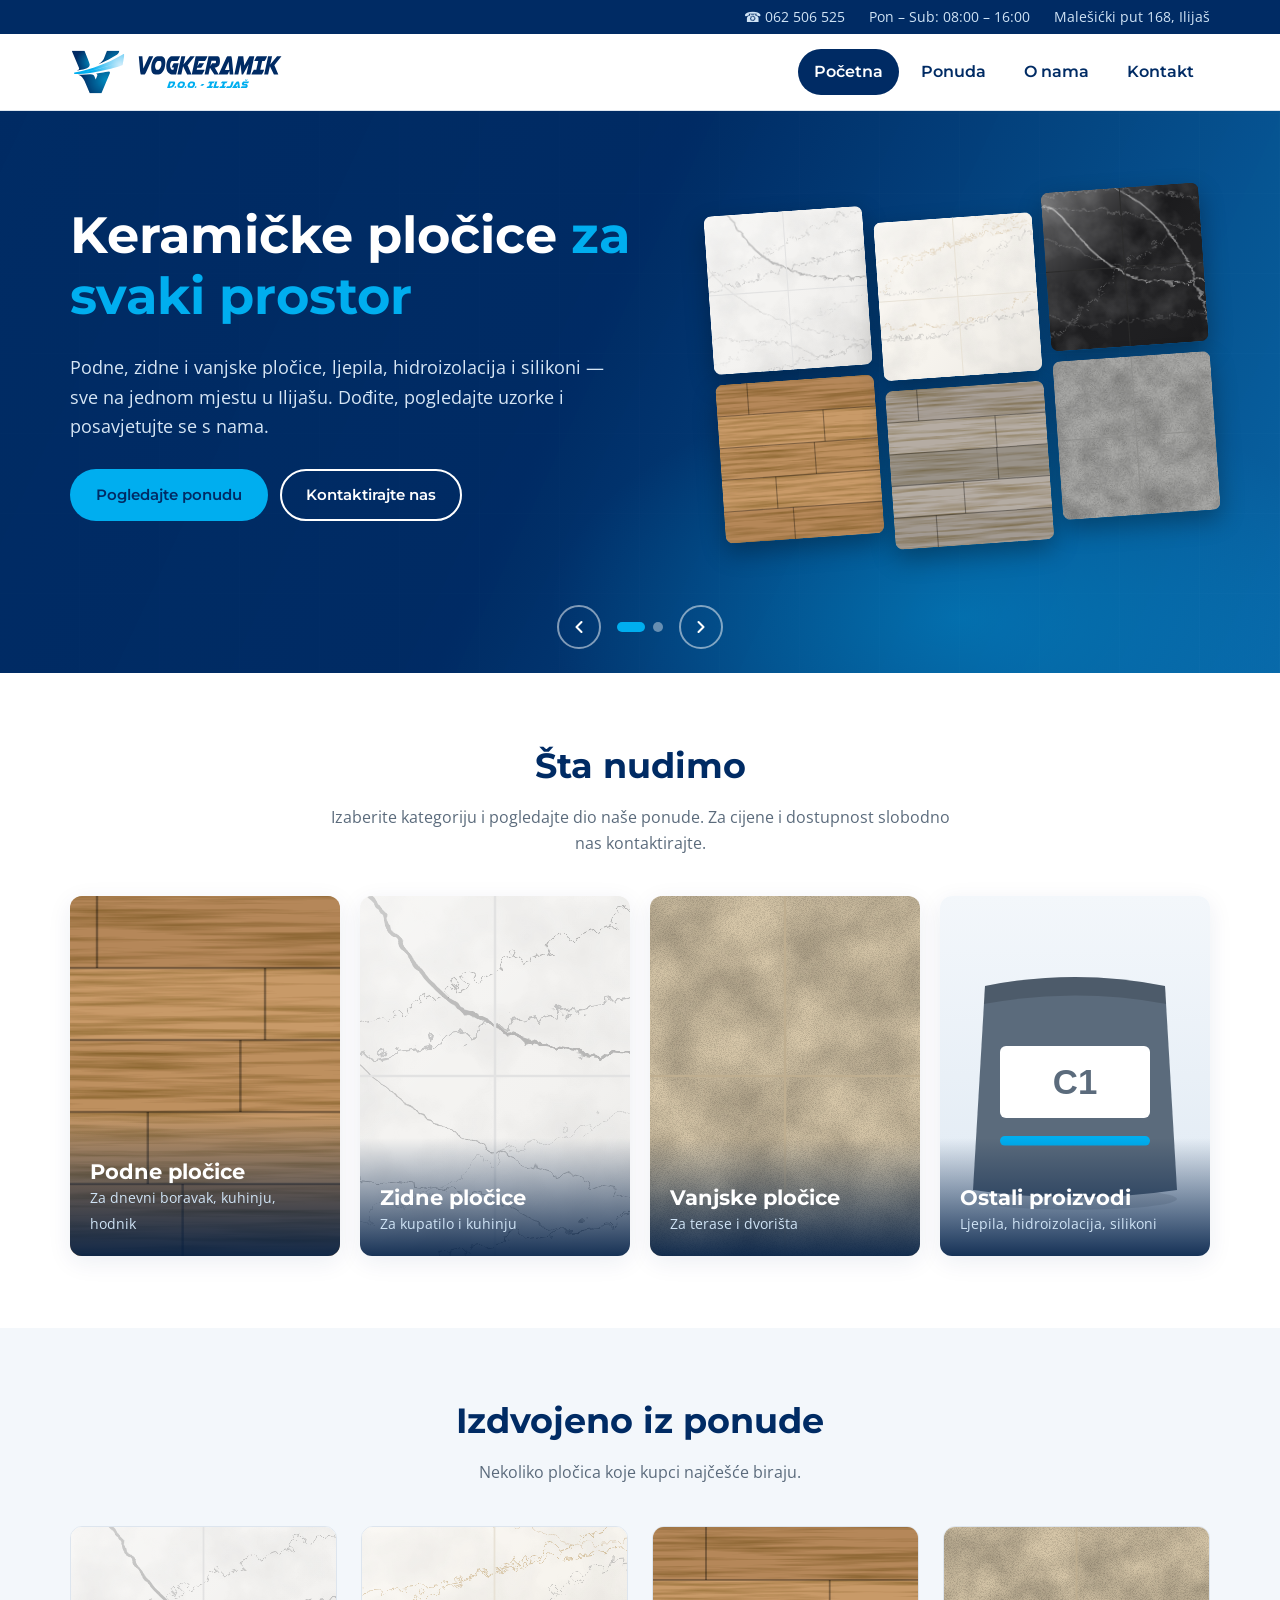
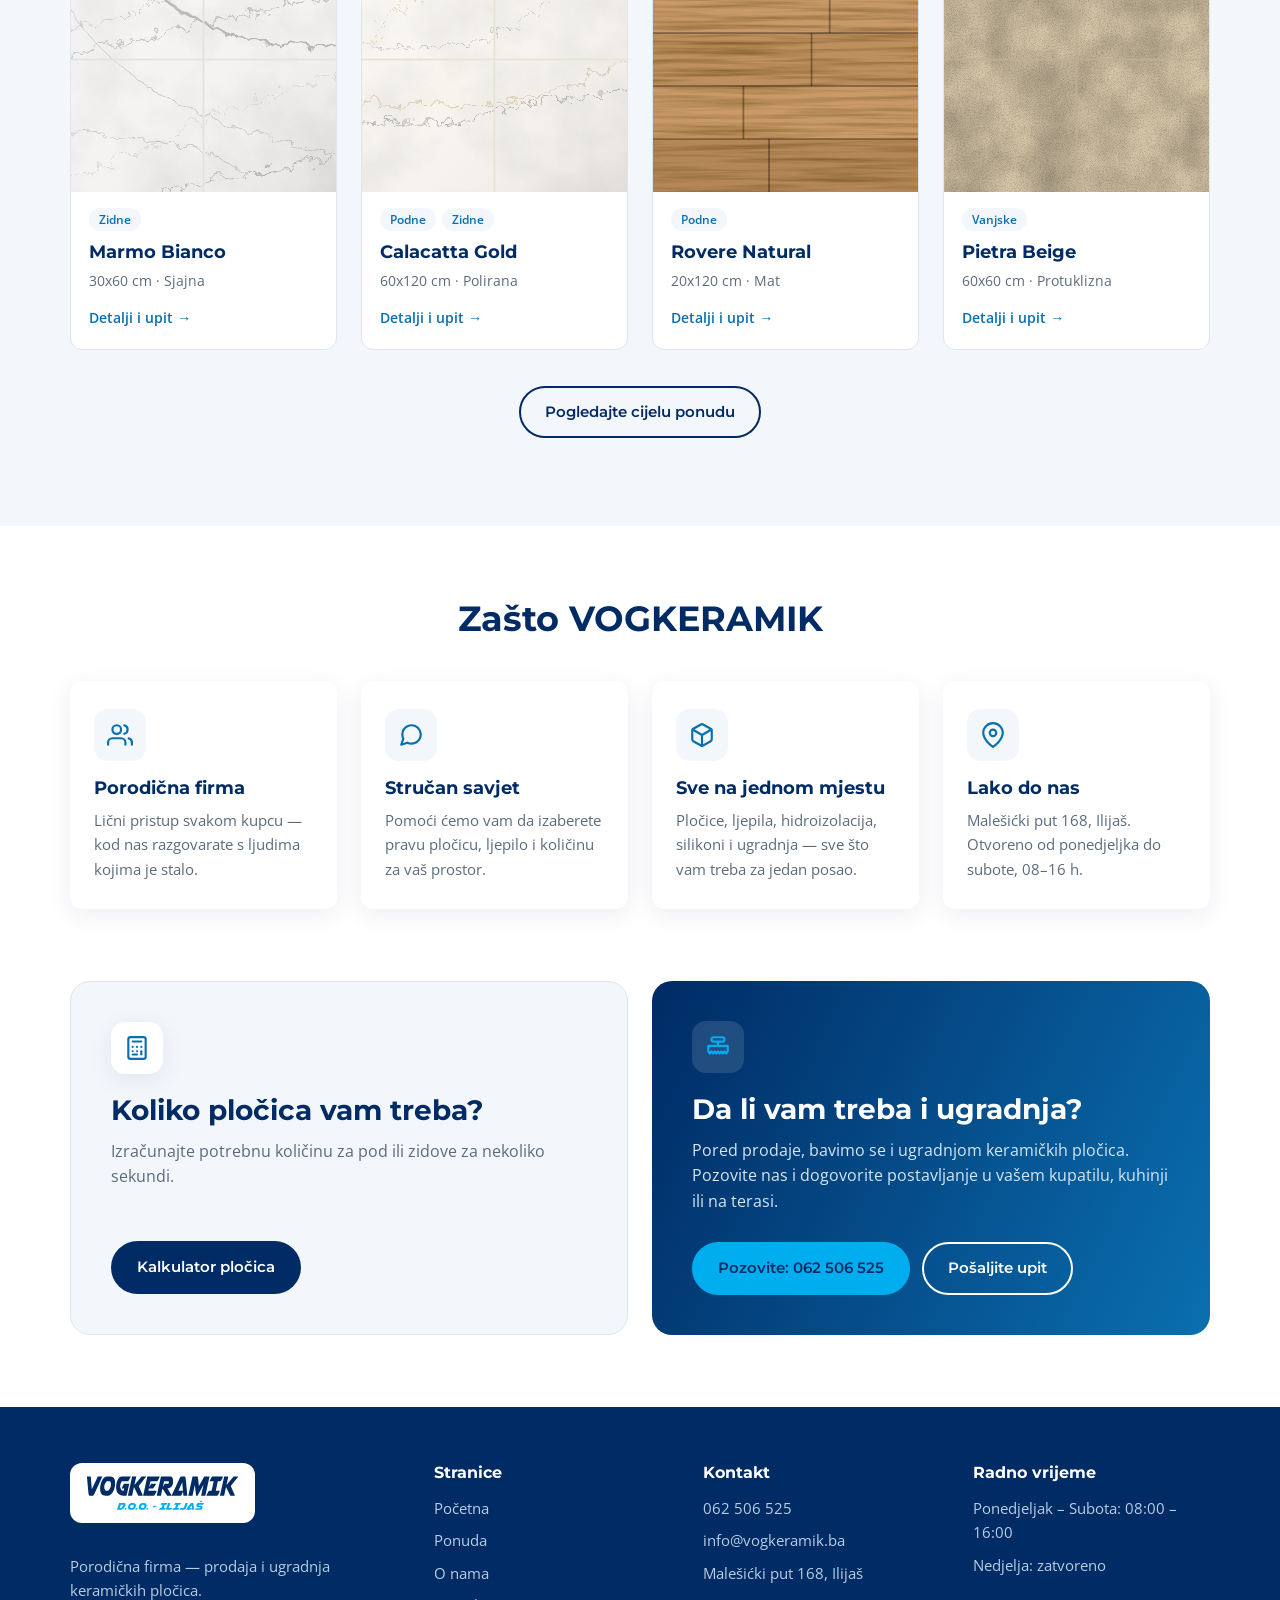
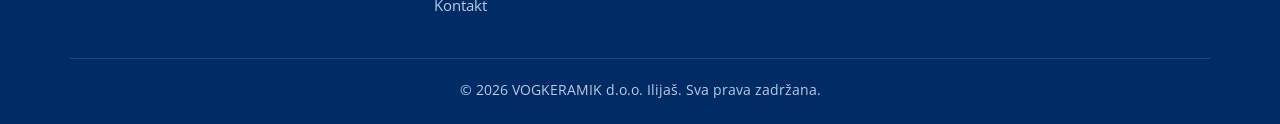
==== commit 5a75f4d7: "Podnožje: dodana ugradnja pločica u opis firme Co-Authored-By: Claude Opus 5.5 <noreply@anthropic.co" ====
--- a/index.html
+++ b/index.html
@@ -203,7 +203,7 @@
       <div class="podnozje__mreza">
         <div>
           <a class="podnozje__logo" href="index.html"><img src="images/logo-tekst.svg" alt="VOGKERAMIK d.o.o. Ilijaš"></a>
-          <p>Porodična prodavnica keramičkih pločica i materijala za postavljanje.</p>
+          <p>Porodična firma — prodaja i ugradnja keramičkih pločica.</p>
         </div>
         <div>
           <h3>Stranice</h3>
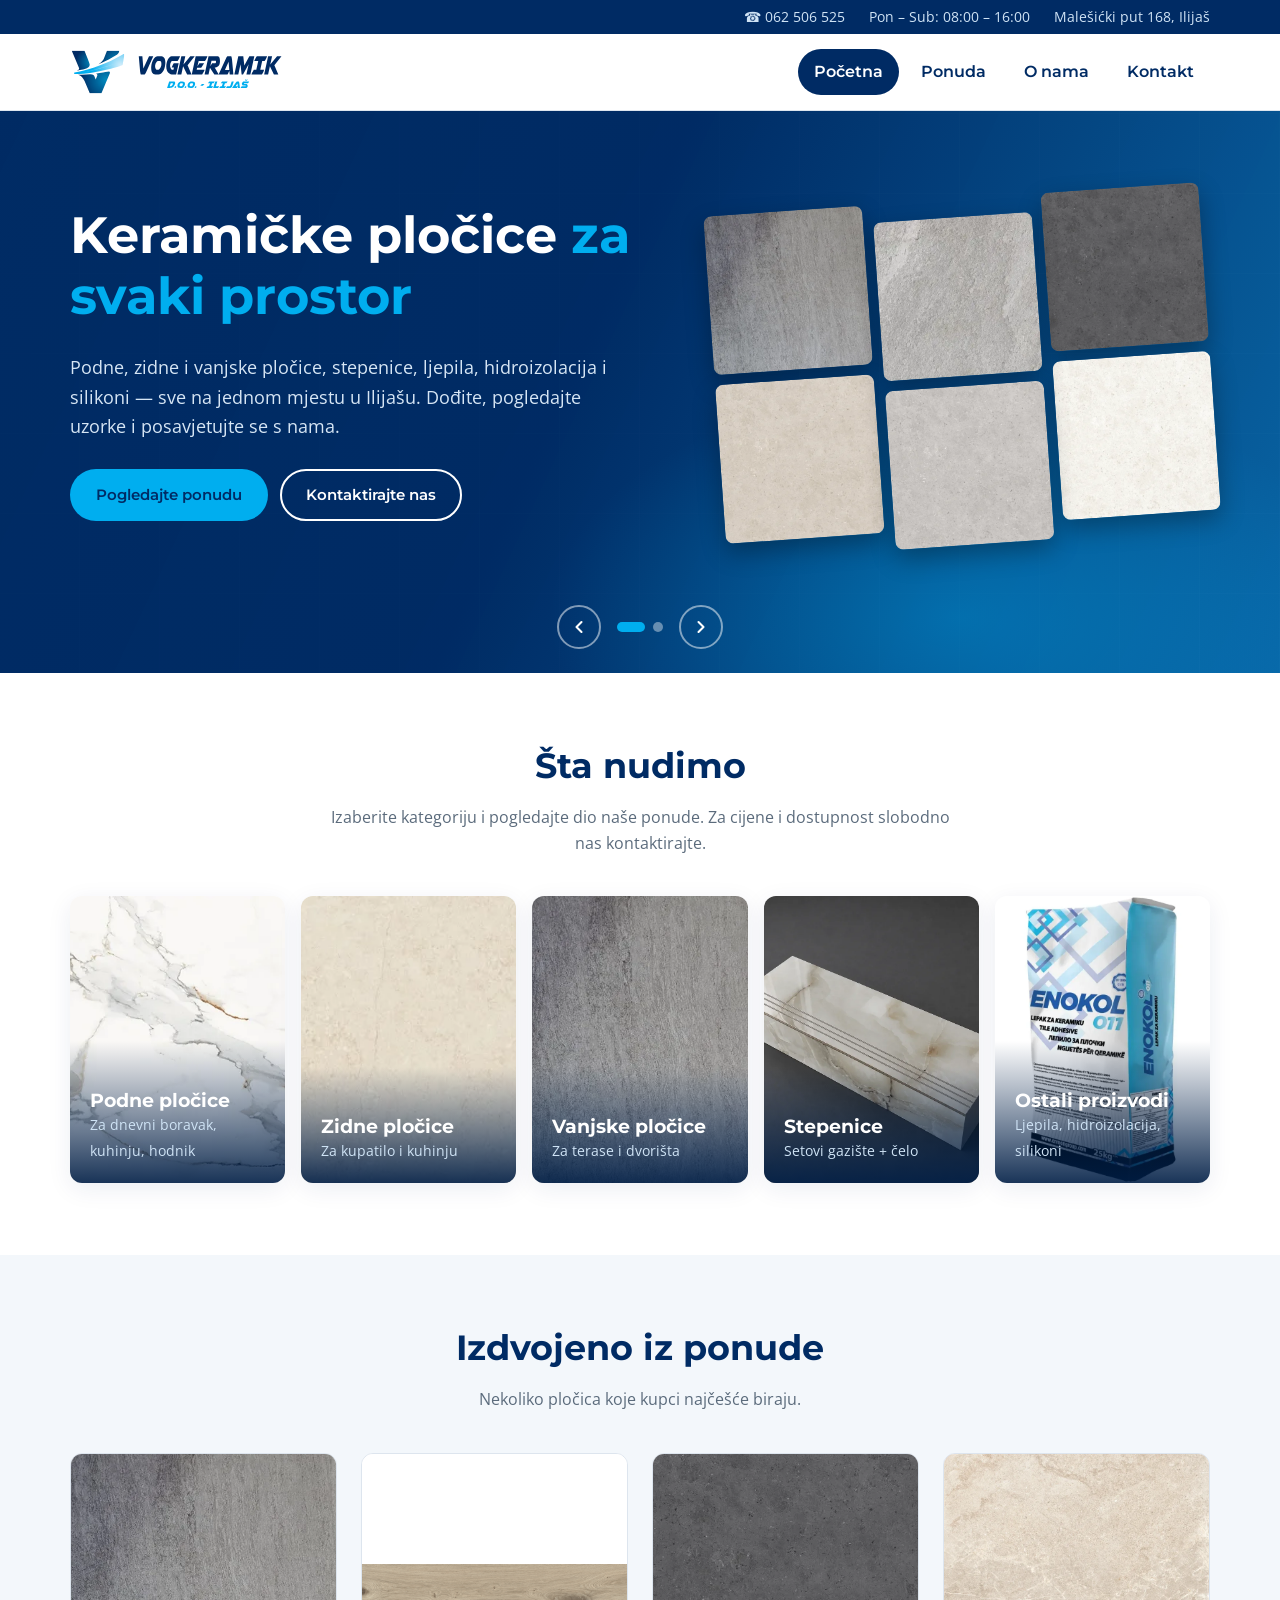
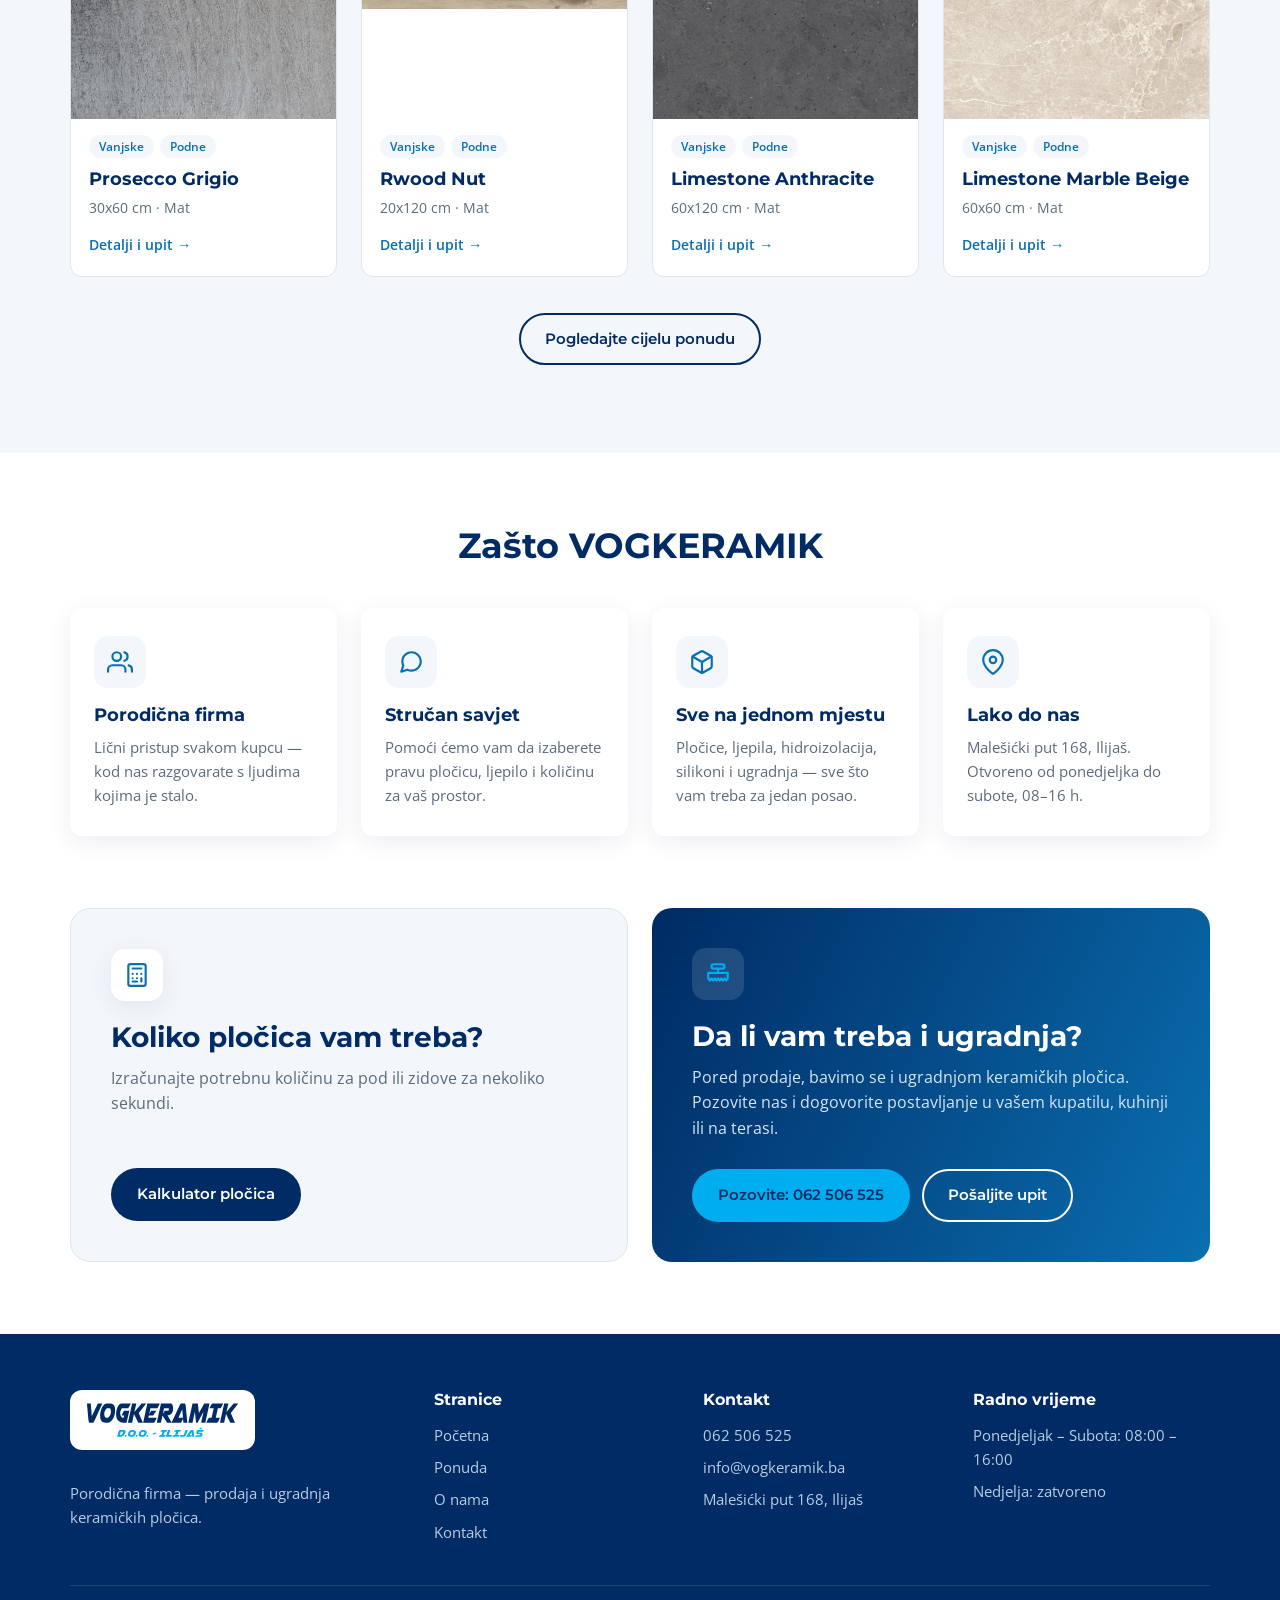
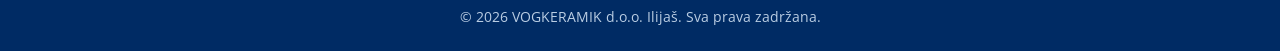
==== commit a6f1c603: "Nova kategorija Stepenice, unutrašnje podne pločice, različite slike kategorija - Dodano 7 setova st" ====
--- a/index.html
+++ b/index.html
@@ -4,7 +4,7 @@
   <meta charset="UTF-8">
   <meta name="viewport" content="width=device-width, initial-scale=1">
   <title>VOGKERAMIK d.o.o. Ilijaš — keramičke pločice</title>
-  <meta name="description" content="VOGKERAMIK d.o.o. Ilijaš — podne, zidne i vanjske keramičke pločice, ljepila, hidroizolacija i silikoni, te ugradnja pločica. Posjetite nas na adresi Malešićki put 168.">
+  <meta name="description" content="VOGKERAMIK d.o.o. Ilijaš — podne, zidne i vanjske keramičke pločice, stepenice, ljepila, hidroizolacija i silikoni, te ugradnja pločica. Posjetite nas na adresi Malešićki put 168.">
   <link rel="icon" href="images/logo-znak.svg" type="image/svg+xml">
   <link rel="preconnect" href="https://fonts.googleapis.com">
   <link rel="preconnect" href="https://fonts.gstatic.com" crossorigin>
@@ -51,7 +51,7 @@
           <div class="kontejner">
             <div>
               <h1>Keramičke pločice <span>za svaki prostor</span></h1>
-              <p>Podne, zidne i vanjske pločice, ljepila, hidroizolacija i silikoni — sve na jednom mjestu u Ilijašu. Dođite, pogledajte uzorke i posavjetujte se s nama.</p>
+              <p>Podne, zidne i vanjske pločice, stepenice, ljepila, hidroizolacija i silikoni — sve na jednom mjestu u Ilijašu. Dođite, pogledajte uzorke i posavjetujte se s nama.</p>
               <div class="hero__dugmad">
                 <a class="dugme dugme--glavno" href="ponuda.html">Pogledajte ponudu</a>
                 <a class="dugme dugme--obrub" href="kontakt.html">Kontaktirajte nas</a>
@@ -113,6 +113,10 @@
             <img data-slika-kategorije="Vanjske" alt="">
             <div class="kategorija-kartica__tekst"><h3>Vanjske pločice</h3><span>Za terase i dvorišta</span></div>
           </a>
+          <a class="kategorija-kartica" href="ponuda.html#stepenice">
+            <img data-slika-kategorije="Stepenice" alt="">
+            <div class="kategorija-kartica__tekst"><h3>Stepenice</h3><span>Setovi gazište + čelo</span></div>
+          </a>
           <a class="kategorija-kartica" href="ponuda.html#ostalo">
             <img data-slika-kategorije="ostalo" alt="">
             <div class="kategorija-kartica__tekst"><h3>Ostali proizvodi</h3><span>Ljepila, hidroizolacija, silikoni</span></div>
--- a/css/style.css
+++ b/css/style.css
@@ -536,8 +536,8 @@
 
 .kategorije-mreza {
   display: grid;
-  grid-template-columns: repeat(4, 1fr);
-  gap: 20px;
+  grid-template-columns: repeat(5, 1fr);
+  gap: 16px;
 }
 
 .kategorija-kartica {
@@ -573,7 +573,7 @@
 .kategorija-kartica__tekst h3 {
   color: var(--bijela);
   margin: 0;
-  font-size: 1.3rem;
+  font-size: 1.2rem;
 }
 
 .kategorija-kartica__tekst span {
@@ -581,9 +581,15 @@
   color: #cfe3f5;
 }
 
-@media (max-width: 860px) {
+@media (max-width: 1024px) {
   .kategorije-mreza {
     grid-template-columns: repeat(2, 1fr);
+  }
+
+  /* Zadnja kartica bez para zauzima cijeli red, kao široki baner */
+  .kategorija-kartica:last-child:nth-child(odd) {
+    grid-column: 1 / -1;
+    aspect-ratio: 2 / 1;
   }
 }
 
